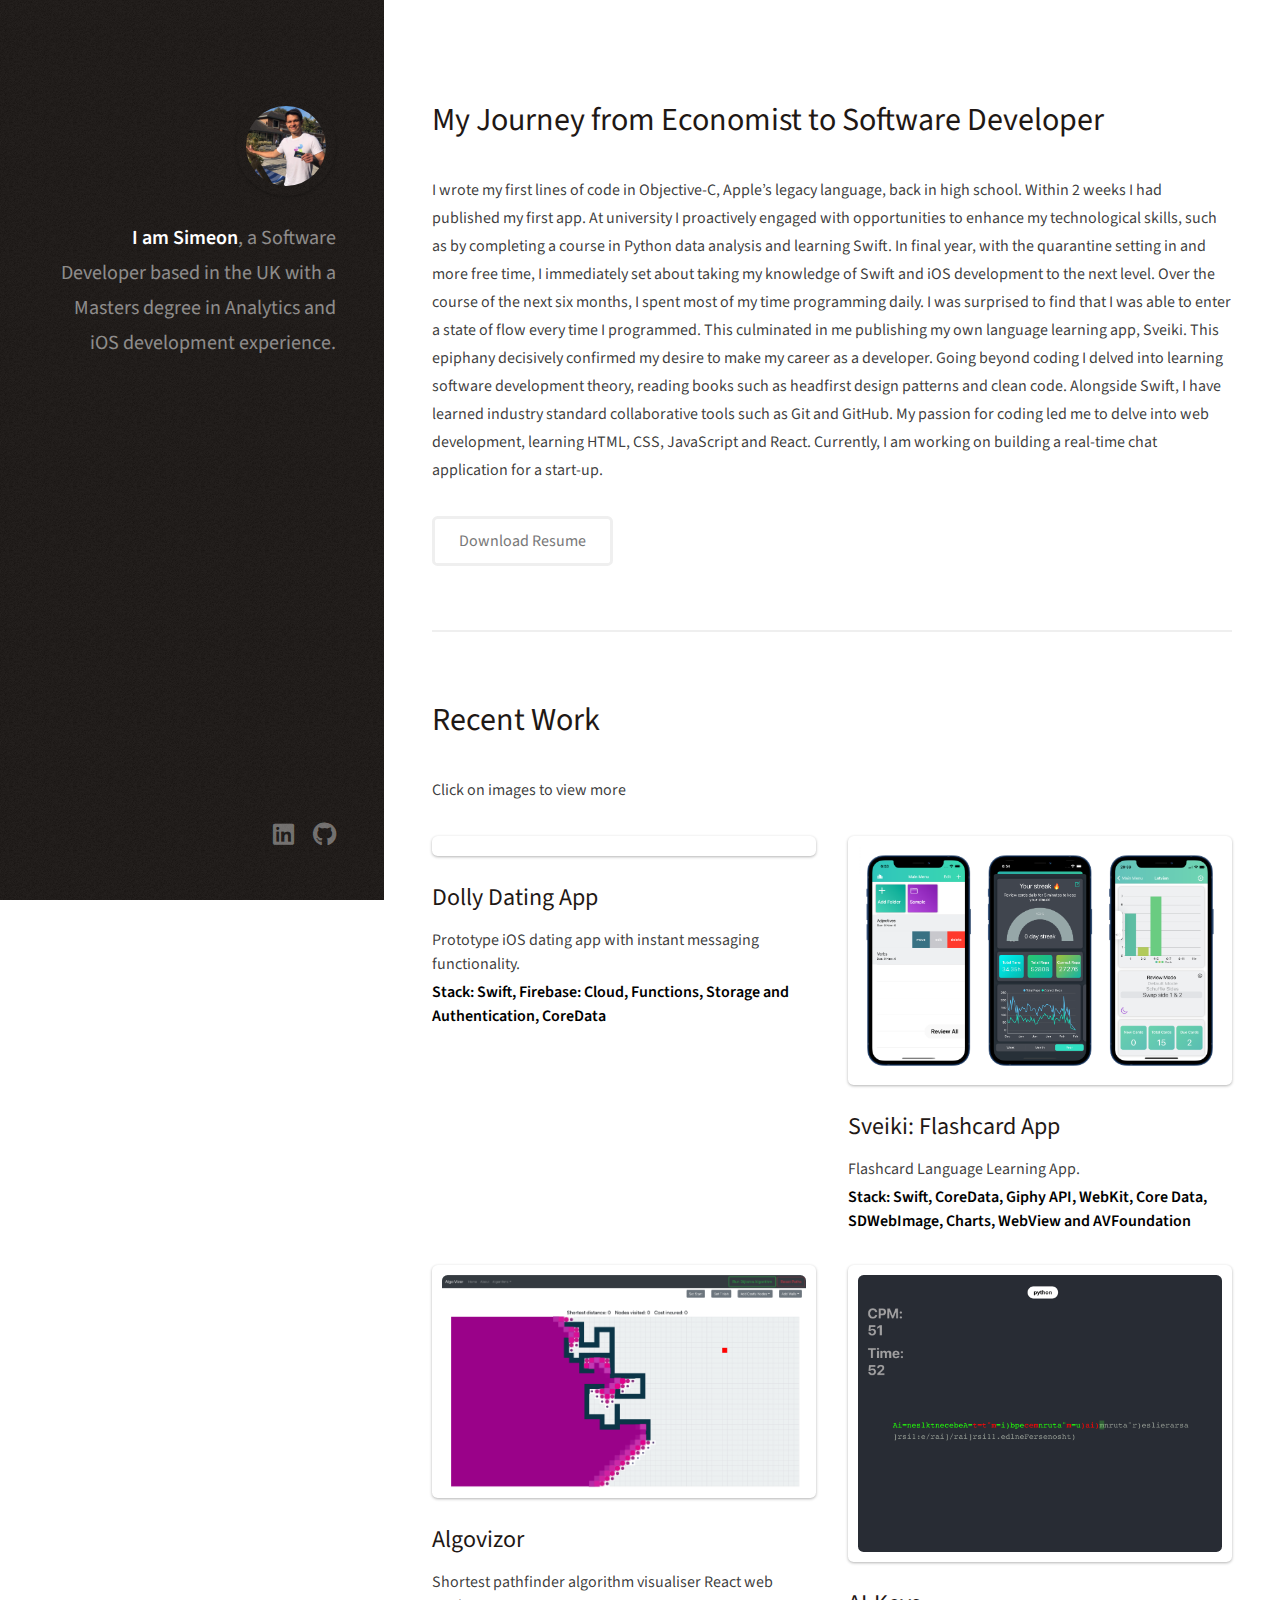
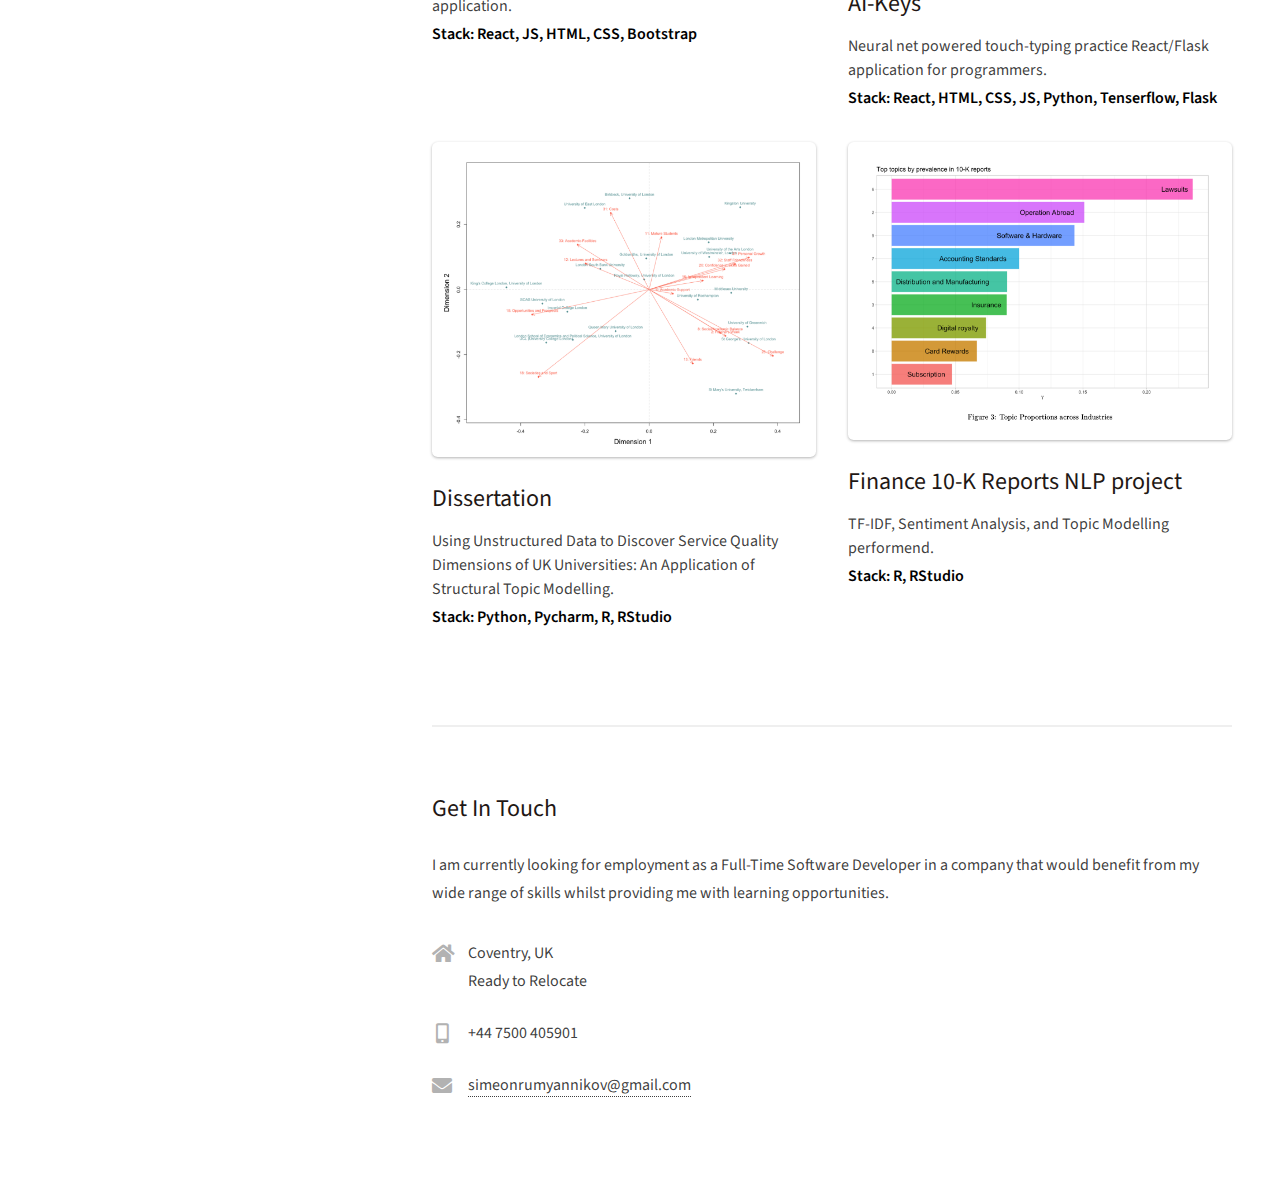
==== index.html @ d16ac1c0 "Add: dissertation as project" ====
<!DOCTYPE HTML>
<!--
	Strata by HTML5 UP
	html5up.net | @ajlkn
	Free for personal and commercial use under the CCA 3.0 license (html5up.net/license)
-->
<html>
	<head>
		<title>Simeon</title>
		<meta charset="utf-8" />
		<meta name="viewport" content="width=device-width, initial-scale=1, user-scalable=no" />
		<link rel="stylesheet" href="assets/css/main.css" />
		<link rel="icon" href="data:image/svg+xml,<svg xmlns=%22http://www.w3.org/2000/svg%22 viewBox=%220 0 100 100%22><text y=%22.9em%22 font-size=%2290%22>👨‍💻</text></svg>">
	</head>
	<body class="is-preload">

		<!-- Header -->
			<header id="header">
				<div class="inner">
					<a href="#" class="image avatar"><img src="images/avatar.jpg" alt="" /></a>
					<h1><strong>I am Simeon</strong>, a Software Developer based in the UK<br />
					with a Masters degree in Analytics and iOS development experience. <br /></h1>
				</div>
			</header>

		<!-- Main -->
			<div id="main">

				<!-- One -->
					<section id="one">
						<header class="major">
							<h2>My Journey from Economist to Software Developer<br />
						</header>
						<p>I wrote my first lines of code in Objective-C, Apple’s legacy language, back in high school. Within 2 weeks I had
							published my first app. At university I proactively engaged with opportunities to enhance my technological
							skills, such as by completing a course in Python data analysis and learning Swift. In final year, with the quarantine setting in and more free time, I immediately set about taking my
							knowledge of Swift and iOS development to the next level. Over the course of the next six months, I spent most of my time programming daily. I was surprised to find that I was able to enter a state of flow every time I programmed. This culminated in me publishing my own language learning app, Sveiki.  This epiphany decisively confirmed my desire to make my career as a developer. Going beyond coding I delved into learning software development theory, reading books such as headfirst design patterns and clean code. Alongside Swift, I have learned industry standard collaborative tools such as Git and GitHub. My passion for coding led me to delve into web development, learning HTML, CSS, JavaScript and React. Currently, I am working on building a real-time chat application for a start-up.</p>
						
							<ul class="actions">
							<li><a href="SimeonRumyannikovCV.pdf" class="button">Download Resume</a></li>
						</ul>
					</section>
				
				<!-- Two -->
					<section id="two">
						<h1>Recent Work</h1>
						<p>Click on images to view more</p>
						<div class="row">
							<article class="col-6 col-12-xsmall work-item">
								<a href="jung.html" class="image fit thumb"><img src="images/thumbs/05.png" alt="" /></a>
								<h3>Dolly Dating App</h3>
								<p>Prototype iOS dating app with instant messaging functionality.</p>
								<p><strong>Stack: Swift, Firebase: Cloud, Functions, Storage and Authentication, CoreData</strong></p>
							</article>
							<article class="col-6 col-12-xsmall work-item">
								<a href="sveiki.html" class="image fit thumb"><img src="images/thumbs/02.png" alt="" /></a>
								<h3>Sveiki: Flashcard App</h3>
								<p>Flashcard Language Learning App.</p>
								<p><strong>Stack: Swift, CoreData, Giphy API, WebKit, Core Data, SDWebImage, Charts, WebView and AVFoundation</strong></p>
							</article>
							
							<article class="col-6 col-12-xsmall work-item">
								<a href="https://simeonrumy.github.io/algovizor/" class="image fit thumb"><img src="images/thumbs/01.jpg" alt="" /></a>
								<h3>Algovizor</h3>
								<p>Shortest pathfinder algorithm visualiser React web application.</p>
								<p><strong>Stack: React, JS, HTML, CSS, Bootstrap</strong></p>
							</article>
							<article class="col-6 col-12-xsmall work-item">
								<a href="https://aikeys.herokuapp.com/" class="image fit thumb"><img src="images/thumbs/03.png" alt="" /></a>
								<h3>AI-Keys</h3>
								<p>Neural net powered touch-typing practice React/Flask application for programmers.</p>
								<p><strong>Stack: React, HTML, CSS, JS, Python, Tenserflow, Flask</strong></p>
							</article>
							<article class="col-6 col-12-xsmall work-item">
								<a href="Dissertation.pdf" class="image fit thumb"><img src="images/thumbs/dissertation.png" alt="" /></a>
								<h3>Dissertation</h3>
								<p>Using Unstructured Data to Discover Service Quality Dimensions of UK Universities: An Application of Structural Topic Modelling.</p>
								<p><strong>Stack: Python, Pycharm, R, RStudio</strong></p>
							</article>
							<article class="col-6 col-12-xsmall work-item">
								<a href="FinanceSentimentAnalysis.html" class="image fit thumb"><img src="images/thumbs/04.png" alt="" /></a>
								<h3>Finance 10-K Reports NLP project</h3>
								<p>TF-IDF, Sentiment Analysis, and Topic Modelling performend.</p>
								<p><strong>Stack: R, RStudio</strong></p>
							</article>
						</div>
						<!--
						<ul class="actions">
							<li><a href="#" class="button">Full Portfolio</a></li>
						</ul>
						-->
					</section>

				<!-- Three -->
					<section id="three">
						<h2>Get In Touch</h2>
						<p>I am currently looking for employment as a Full-Time Software Developer in a company that would benefit from my wide range of skills whilst providing me with learning opportunities.</p>
						<div class="row">
							<div class="col-4 col-12-small">
								<ul class="labeled-icons">
									<li>
										<h3 class="icon solid fa-home"><span class="label">Address</span></h3>
										Coventry, UK<br />
										Ready to Relocate<br />
										
									</li>
									<li>
										<h3 class="icon solid fa-mobile-alt"><span class="label">Phone</span></h3>
										+44 7500 405901 
									</li>
									<li>
										<h3 class="icon solid fa-envelope"><span class="label">Email</span></h3>
										<a href="#">simeonrumyannikov@gmail.com</a>
									</li>
								</ul>
							</div>
						</div>
					</section>

				<!-- Four -->
				<!--
					<section id="four">
						<h2>Elements</h2>

						<section>
							<h4>Text</h4>
							<p>This is <b>bold</b> and this is <strong>strong</strong>. This is <i>italic</i> and this is <em>emphasized</em>.
							This is <sup>superscript</sup> text and this is <sub>subscript</sub> text.
							This is <u>underlined</u> and this is code: <code>for (;;) { ... }</code>. Finally, <a href="#">this is a link</a>.</p>
							<hr />
							<header>
								<h4>Heading with a Subtitle</h4>
								<p>Lorem ipsum dolor sit amet nullam id egestas urna aliquam</p>
							</header>
							<p>Nunc lacinia ante nunc ac lobortis. Interdum adipiscing gravida odio porttitor sem non mi integer non faucibus ornare mi ut ante amet placerat aliquet. Volutpat eu sed ante lacinia sapien lorem accumsan varius montes viverra nibh in adipiscing blandit tempus accumsan.</p>
							<header>
								<h5>Heading with a Subtitle</h5>
								<p>Lorem ipsum dolor sit amet nullam id egestas urna aliquam</p>
							</header>
							<p>Nunc lacinia ante nunc ac lobortis. Interdum adipiscing gravida odio porttitor sem non mi integer non faucibus ornare mi ut ante amet placerat aliquet. Volutpat eu sed ante lacinia sapien lorem accumsan varius montes viverra nibh in adipiscing blandit tempus accumsan.</p>
							<hr />
							<h2>Heading Level 2</h2>
							<h3>Heading Level 3</h3>
							<h4>Heading Level 4</h4>
							<h5>Heading Level 5</h5>
							<h6>Heading Level 6</h6>
							<hr />
							<h5>Blockquote</h5>
							<blockquote>Fringilla nisl. Donec accumsan interdum nisi, quis tincidunt felis sagittis eget tempus euismod. Vestibulum ante ipsum primis in faucibus vestibulum. Blandit adipiscing eu felis iaculis volutpat ac adipiscing accumsan faucibus. Vestibulum ante ipsum primis in faucibus lorem ipsum dolor sit amet nullam adipiscing eu felis.</blockquote>
							<h5>Preformatted</h5>
							<pre><code>i = 0;

while (!deck.isInOrder()) {
print 'Iteration ' + i;
deck.shuffle();
i++;
}

print 'It took ' + i + ' iterations to sort the deck.';</code></pre>
						</section>

						<section>
							<h4>Lists</h4>
							<div class="row">
								<div class="col-6 col-12-xsmall">
									<h5>Unordered</h5>
									<ul>
										<li>Dolor pulvinar etiam magna etiam.</li>
										<li>Sagittis adipiscing lorem eleifend.</li>
										<li>Felis enim feugiat dolore viverra.</li>
									</ul>
									<h5>Alternate</h5>
									<ul class="alt">
										<li>Dolor pulvinar etiam magna etiam.</li>
										<li>Sagittis adipiscing lorem eleifend.</li>
										<li>Felis enim feugiat dolore viverra.</li>
									</ul>
								</div>
								<div class="col-6 col-12-xsmall">
									<h5>Ordered</h5>
									<ol>
										<li>Dolor pulvinar etiam magna etiam.</li>
										<li>Etiam vel felis at lorem sed viverra.</li>
										<li>Felis enim feugiat dolore viverra.</li>
										<li>Dolor pulvinar etiam magna etiam.</li>
										<li>Etiam vel felis at lorem sed viverra.</li>
										<li>Felis enim feugiat dolore viverra.</li>
									</ol>
									<h5>Icons</h5>
									<ul class="icons">
										<li><a href="#" class="icon brands fa-twitter"><span class="label">Twitter</span></a></li>
										<li><a href="#" class="icon brands fa-facebook-f"><span class="label">Facebook</span></a></li>
										<li><a href="#" class="icon brands fa-instagram"><span class="label">Instagram</span></a></li>
										<li><a href="#" class="icon brands fa-github"><span class="label">Github</span></a></li>
										<li><a href="#" class="icon brands fa-dribbble"><span class="label">Dribbble</span></a></li>
										<li><a href="#" class="icon brands fa-tumblr"><span class="label">Tumblr</span></a></li>
									</ul>
								</div>
							</div>
							<h5>Actions</h5>
							<ul class="actions">
								<li><a href="#" class="button primary">Default</a></li>
								<li><a href="#" class="button">Default</a></li>
							</ul>
							<ul class="actions small">
								<li><a href="#" class="button primary small">Small</a></li>
								<li><a href="#" class="button small">Small</a></li>
							</ul>
							<div class="row">
								<div class="col-6 col-12-small">
									<ul class="actions stacked">
										<li><a href="#" class="button primary">Default</a></li>
										<li><a href="#" class="button">Default</a></li>
									</ul>
								</div>
								<div class="col-6 col-12-small">
									<ul class="actions stacked">
										<li><a href="#" class="button primary small">Small</a></li>
										<li><a href="#" class="button small">Small</a></li>
									</ul>
								</div>
								<div class="col-6 col-12-small">
									<ul class="actions stacked">
										<li><a href="#" class="button primary fit">Default</a></li>
										<li><a href="#" class="button fit">Default</a></li>
									</ul>
								</div>
								<div class="col-6 col-12-small">
									<ul class="actions stacked">
										<li><a href="#" class="button primary small fit">Small</a></li>
										<li><a href="#" class="button small fit">Small</a></li>
									</ul>
								</div>
							</div>
						</section>

						<section>
							<h4>Table</h4>
							<h5>Default</h5>
							<div class="table-wrapper">
								<table>
									<thead>
										<tr>
											<th>Name</th>
											<th>Description</th>
											<th>Price</th>
										</tr>
									</thead>
									<tbody>
										<tr>
											<td>Item One</td>
											<td>Ante turpis integer aliquet porttitor.</td>
											<td>29.99</td>
										</tr>
										<tr>
											<td>Item Two</td>
											<td>Vis ac commodo adipiscing arcu aliquet.</td>
											<td>19.99</td>
										</tr>
										<tr>
											<td>Item Three</td>
											<td> Morbi faucibus arcu accumsan lorem.</td>
											<td>29.99</td>
										</tr>
										<tr>
											<td>Item Four</td>
											<td>Vitae integer tempus condimentum.</td>
											<td>19.99</td>
										</tr>
										<tr>
											<td>Item Five</td>
											<td>Ante turpis integer aliquet porttitor.</td>
											<td>29.99</td>
										</tr>
									</tbody>
									<tfoot>
										<tr>
											<td colspan="2"></td>
											<td>100.00</td>
										</tr>
									</tfoot>
								</table>
							</div>

							<h5>Alternate</h5>
							<div class="table-wrapper">
								<table class="alt">
									<thead>
										<tr>
											<th>Name</th>
											<th>Description</th>
											<th>Price</th>
										</tr>
									</thead>
									<tbody>
										<tr>
											<td>Item One</td>
											<td>Ante turpis integer aliquet porttitor.</td>
											<td>29.99</td>
										</tr>
										<tr>
											<td>Item Two</td>
											<td>Vis ac commodo adipiscing arcu aliquet.</td>
											<td>19.99</td>
										</tr>
										<tr>
											<td>Item Three</td>
											<td> Morbi faucibus arcu accumsan lorem.</td>
											<td>29.99</td>
										</tr>
										<tr>
											<td>Item Four</td>
											<td>Vitae integer tempus condimentum.</td>
											<td>19.99</td>
										</tr>
										<tr>
											<td>Item Five</td>
											<td>Ante turpis integer aliquet porttitor.</td>
											<td>29.99</td>
										</tr>
									</tbody>
									<tfoot>
										<tr>
											<td colspan="2"></td>
											<td>100.00</td>
										</tr>
									</tfoot>
								</table>
							</div>
						</section>

						<section>
							<h4>Buttons</h4>
							<ul class="actions">
								<li><a href="#" class="button primary">Primary</a></li>
								<li><a href="#" class="button">Default</a></li>
							</ul>
							<ul class="actions">
								<li><a href="#" class="button large">Large</a></li>
								<li><a href="#" class="button">Default</a></li>
								<li><a href="#" class="button small">Small</a></li>
							</ul>
							<ul class="actions fit">
								<li><a href="#" class="button primary fit">Fit</a></li>
								<li><a href="#" class="button fit">Fit</a></li>
							</ul>
							<ul class="actions fit small">
								<li><a href="#" class="button primary fit small">Fit + Small</a></li>
								<li><a href="#" class="button fit small">Fit + Small</a></li>
							</ul>
							<ul class="actions">
								<li><a href="#" class="button primary icon solid fa-download">Icon</a></li>
								<li><a href="#" class="button icon solid fa-download">Icon</a></li>
							</ul>
							<ul class="actions">
								<li><span class="button primary disabled">Primary</span></li>
								<li><span class="button disabled">Default</span></li>
							</ul>
						</section>

						<section>
							<h4>Form</h4>
							<form method="post" action="#">
								<div class="row gtr-uniform gtr-50">
									<div class="col-6 col-12-xsmall">
										<input type="text" name="demo-name" id="demo-name" value="" placeholder="Name" />
									</div>
									<div class="col-6 col-12-xsmall">
										<input type="email" name="demo-email" id="demo-email" value="" placeholder="Email" />
									</div>
									<div class="col-12">
										<select name="demo-category" id="demo-category">
											<option value="">- Category -</option>
											<option value="1">Manufacturing</option>
											<option value="1">Shipping</option>
											<option value="1">Administration</option>
											<option value="1">Human Resources</option>
										</select>
									</div>
									<div class="col-4 col-12-small">
										<input type="radio" id="demo-priority-low" name="demo-priority" checked>
										<label for="demo-priority-low">Low Priority</label>
									</div>
									<div class="col-4 col-12-small">
										<input type="radio" id="demo-priority-normal" name="demo-priority">
										<label for="demo-priority-normal">Normal Priority</label>
									</div>
									<div class="col-4 col-12-small">
										<input type="radio" id="demo-priority-high" name="demo-priority">
										<label for="demo-priority-high">High Priority</label>
									</div>
									<div class="col-6 col-12-small">
										<input type="checkbox" id="demo-copy" name="demo-copy">
										<label for="demo-copy">Email me a copy of this message</label>
									</div>
									<div class="col-6 col-12-small">
										<input type="checkbox" id="demo-human" name="demo-human" checked>
										<label for="demo-human">I am a human and not a robot</label>
									</div>
									<div class="col-12">
										<textarea name="demo-message" id="demo-message" placeholder="Enter your message" rows="6"></textarea>
									</div>
									<div class="col-12">
										<ul class="actions">
											<li><input type="submit" value="Send Message" class="primary" /></li>
											<li><input type="reset" value="Reset" /></li>
										</ul>
									</div>
								</div>
							</form>
						</section>

						<section>
							<h4>Image</h4>
							<h5>Fit</h5>
							<div class="box alt">
								<div class="row gtr-50 gtr-uniform">
									<div class="col-12"><span class="image fit"><img src="images/fulls/05.jpg" alt="" /></span></div>
									<div class="col-4"><span class="image fit"><img src="images/thumbs/01.jpg" alt="" /></span></div>
									<div class="col-4"><span class="image fit"><img src="images/thumbs/02.jpg" alt="" /></span></div>
									<div class="col-4"><span class="image fit"><img src="images/thumbs/03.jpg" alt="" /></span></div>
									<div class="col-4"><span class="image fit"><img src="images/thumbs/04.jpg" alt="" /></span></div>
									<div class="col-4"><span class="image fit"><img src="images/thumbs/05.jpg" alt="" /></span></div>
									<div class="col-4"><span class="image fit"><img src="images/thumbs/06.jpg" alt="" /></span></div>
									<div class="col-4"><span class="image fit"><img src="images/thumbs/03.jpg" alt="" /></span></div>
									<div class="col-4"><span class="image fit"><img src="images/thumbs/02.jpg" alt="" /></span></div>
									<div class="col-4"><span class="image fit"><img src="images/thumbs/01.jpg" alt="" /></span></div>
								</div>
							</div>
							<h5>Left &amp; Right</h5>
							<p><span class="image left"><img src="images/avatar.jpg" alt="" /></span>Fringilla nisl. Donec accumsan interdum nisi, quis tincidunt felis sagittis eget. tempus euismod. Vestibulum ante ipsum primis in faucibus vestibulum. Blandit adipiscing eu felis iaculis volutpat ac adipiscing accumsan eu faucibus. Integer ac pellentesque praesent tincidunt felis sagittis eget. tempus euismod. Vestibulum ante ipsum primis in faucibus vestibulum. Blandit adipiscing eu felis iaculis volutpat ac adipiscing accumsan eu faucibus. Integer ac pellentesque praesent. Donec accumsan interdum nisi, quis tincidunt felis sagittis eget. tempus euismod. Vestibulum ante ipsum primis in faucibus vestibulum. Blandit adipiscing eu felis iaculis volutpat ac adipiscing accumsan eu faucibus. Integer ac pellentesque praesent tincidunt felis sagittis eget. tempus euismod. Vestibulum ante ipsum primis in faucibus vestibulum. Blandit adipiscing eu felis iaculis volutpat ac adipiscing accumsan eu faucibus. Integer ac pellentesque praesent.</p>
							<p><span class="image right"><img src="images/avatar.jpg" alt="" /></span>Fringilla nisl. Donec accumsan interdum nisi, quis tincidunt felis sagittis eget. tempus euismod. Vestibulum ante ipsum primis in faucibus vestibulum. Blandit adipiscing eu felis iaculis volutpat ac adipiscing accumsan eu faucibus. Integer ac pellentesque praesent tincidunt felis sagittis eget. tempus euismod. Vestibulum ante ipsum primis in faucibus vestibulum. Blandit adipiscing eu felis iaculis volutpat ac adipiscing accumsan eu faucibus. Integer ac pellentesque praesent. Donec accumsan interdum nisi, quis tincidunt felis sagittis eget. tempus euismod. Vestibulum ante ipsum primis in faucibus vestibulum. Blandit adipiscing eu felis iaculis volutpat ac adipiscing accumsan eu faucibus. Integer ac pellentesque praesent tincidunt felis sagittis eget. tempus euismod. Vestibulum ante ipsum primis in faucibus vestibulum. Blandit adipiscing eu felis iaculis volutpat ac adipiscing accumsan eu faucibus. Integer ac pellentesque praesent.</p>
						</section>

					</section>
				 -->

			</div>

		<!-- Footer -->
			<footer id="footer">
				<div class="inner">
					<ul class="icons">
						<li><a href="https://www.linkedin.com/in/simeon-rumyannikov" class="icon brands fa-linkedin"><span class="label">Twitter</span></a></li>
						<li><a href="https://github.com/SimeonRumy" class="icon brands fa-github"><span class="label">Github</span></a></li>
						<!-- <li><a href="https://github.com/SimeonRumy"><span class="label">CV</span></a></li>  -->
					</ul>
				</div>
			</footer>

		<!-- Scripts -->
			<script src="assets/js/jquery.min.js"></script>
			<script src="assets/js/jquery.poptrox.min.js"></script>
			<script src="assets/js/browser.min.js"></script>
			<script src="assets/js/breakpoints.min.js"></script>
			<script src="assets/js/util.js"></script>
			<script src="assets/js/main.js"></script>

	</body>
</html>
---- assets/css/main.css ----
@import url("fontawesome-all.min.css");
@import url("https://fonts.googleapis.com/css?family=Source+Sans+Pro:400,400italic");

/*
	Strata by HTML5 UP
	html5up.net | @ajlkn
	Free for personal and commercial use under the CCA 3.0 license (html5up.net/license)
*/

html, body, div, span, applet, object,
iframe, h1, h2, h3, h4, h5, h6, p, blockquote,
pre, a, abbr, acronym, address, big, cite,
code, del, dfn, em, img, ins, kbd, q, s, samp,
small, strike, strong, sub, sup, tt, var, b,
u, i, center, dl, dt, dd, ol, ul, li, fieldset,
form, label, legend, table, caption, tbody,
tfoot, thead, tr, th, td, article, aside,
canvas, details, embed, figure, figcaption,
footer, header, hgroup, menu, nav, output, ruby,
section, summary, time, mark, audio, video {
	margin: 0;
	padding: 0;
	border: 0;
	font-size: 100%;
	font: inherit;
	vertical-align: baseline;
}

article, aside, details, figcaption, figure,
footer, header, hgroup, menu, nav, section {
	display: block;}

body {
	line-height: 1;
}

ol, ul {
	list-style: none;
}

blockquote, q {
	quotes: none;
}

	blockquote:before, blockquote:after, q:before, q:after {
		content: '';
		content: none;
	}

table {
	border-collapse: collapse;
	border-spacing: 0;
}

body {
	-webkit-text-size-adjust: none;
}

mark {
	background-color: transparent;
	color: inherit;
}

input::-moz-focus-inner {
	border: 0;
	padding: 0;
}

input, select, textarea {
	-moz-appearance: none;
	-webkit-appearance: none;
	-ms-appearance: none;
	appearance: none;
}

/* Basic */

	html {
		box-sizing: border-box;
	}

	*, *:before, *:after {
		box-sizing: inherit;
	}

	body {
		background: #fff;
	}

		body.is-preload *, body.is-preload *:before, body.is-preload *:after {
			-moz-animation: none !important;
			-webkit-animation: none !important;
			-ms-animation: none !important;
			animation: none !important;
			-moz-transition: none !important;
			-webkit-transition: none !important;
			-ms-transition: none !important;
			transition: none !important;
		}

	body, input, select, textarea {
		color: #3b3b3bfa;
		font-family: "Source Sans Pro", Helvetica, sans-serif;
		font-size: 16pt;
		font-weight: 400;
		line-height: 1.75em;
	}

	a {
		-moz-transition: color 0.2s ease-in-out, border-color 0.2s ease-in-out;
		-webkit-transition: color 0.2s ease-in-out, border-color 0.2s ease-in-out;
		-ms-transition: color 0.2s ease-in-out, border-color 0.2s ease-in-out;
		transition: color 0.2s ease-in-out, border-color 0.2s ease-in-out;
		border-bottom: dotted 1px;
		color: #49bf9d;
		text-decoration: none;
	}

		a:hover {
			border-bottom-color: transparent;
			color: #49bf9d !important;
			text-decoration: none;
		}

	strong, b {
		color: #000000;
		font-weight: 600;
	}

	em, i {
		font-style: italic;
	}

	p {
		margin: 0 0 2em 0;
	}

	h1, h2, h3, h4, h5, h6 {
		color: #1f1815;
		font-weight: 400;
		line-height: 1em;
		margin: 0 0 1em 0;
	}

		h1 a, h2 a, h3 a, h4 a, h5 a, h6 a {
			color: inherit;
			text-decoration: none;
		}

	h1 {
		font-size: 2em;
		line-height: 1.5em;
	}

	h2 {
		font-size: 1.5em;
		line-height: 1.5em;
	}

	h3 {
		font-size: 1.25em;
		line-height: 1.5em;
	}

	h4 {
		font-size: 1.1em;
		line-height: 1.5em;
	}

	h5 {
		font-size: 0.9em;
		line-height: 1.5em;
	}

	h6 {
		font-size: 0.7em;
		line-height: 1.5em;
	}

	sub {
		font-size: 0.8em;
		position: relative;
		top: 0.5em;
	}

	sup {
		font-size: 0.8em;
		position: relative;
		top: -0.5em;
	}

	hr {
		border: 0;
		border-bottom: solid 2px #efefef;
		margin: 2em 0;
	}

		hr.major {
			margin: 3em 0;
		}

	blockquote {
		border-left: solid 6px #efefef;
		font-style: italic;
		margin: 0 0 2em 0;
		padding: 0.5em 0 0.5em 1.5em;
	}

	code {
		background: #f7f7f7;
		border-radius: 0.35em;
		border: solid 2px #efefef;
		font-family: "Courier New", monospace;
		font-size: 0.9em;
		margin: 0 0.25em;
		padding: 0.25em 0.65em;
	}

	pre {
		-webkit-overflow-scrolling: touch;
		font-family: "Courier New", monospace;
		font-size: 0.9em;
		margin: 0 0 2em 0;
	}

		pre code {
			display: block;
			line-height: 1.75em;
			padding: 1em 1.5em;
			overflow-x: auto;
		}

	.align-left {
		text-align: left;
	}

	.align-center {
		text-align: center;
	}

	.align-right {
		text-align: right;
	}

/* Container */

	.container {
		margin: 0 auto;
		max-width: calc(100% - 4em);
		width: 100%;
	}

		.container.xsmall {
			width: 25%;
		}

		.container.small {
			width: 50%;
		}

		.container.medium {
			width: 75%;
		}

		.container.large {
			width: 125%;
		}

		.container.xlarge {
			width: 150%;
		}

		.container.max {
			width: 100%;
		}

		@media screen and (max-width: 980px) {

			.container {
				width: 100% !important;
				max-width: 100% !important;
			}

		}

		@media screen and (max-width: 480px) {

			.container {
				max-width: calc(100% - 3em);
			}

		}

/* Row */

	.row {
		display: flex;
		flex-wrap: wrap;
		box-sizing: border-box;
		align-items: stretch;
	}

		.row > * {
			box-sizing: border-box;
		}

		.row.gtr-uniform > * > :last-child {
			margin-bottom: 0;
		}

		.row.aln-left {
			justify-content: flex-start;
		}

		.row.aln-center {
			justify-content: center;
		}

		.row.aln-right {
			justify-content: flex-end;
		}

		.row.aln-top {
			align-items: flex-start;
		}

		.row.aln-middle {
			align-items: center;
		}

		.row.aln-bottom {
			align-items: flex-end;
		}

		.row > .imp {
			order: -1;
		}

		.row > .col-1 {
			width: 8.33333%;
		}

		.row > .off-1 {
			margin-left: 8.33333%;
		}

		.row > .col-2 {
			width: 16.66667%;
		}

		.row > .off-2 {
			margin-left: 16.66667%;
		}

		.row > .col-3 {
			width: 25%;
		}

		.row > .off-3 {
			margin-left: 25%;
		}

		.row > .col-4 {
			width: 33.33333%;
		}

		.row > .off-4 {
			margin-left: 33.33333%;
		}

		.row > .col-5 {
			width: 41.66667%;
		}

		.row > .off-5 {
			margin-left: 41.66667%;
		}

		.row > .col-6 {
			width: 50%;
		}

		.row > .off-6 {
			margin-left: 50%;
		}

		.row > .col-7 {
			width: 58.33333%;
		}

		.row > .off-7 {
			margin-left: 58.33333%;
		}

		.row > .col-8 {
			width: 66.66667%;
		}

		.row > .off-8 {
			margin-left: 66.66667%;
		}

		.row > .col-9 {
			width: 75%;
		}

		.row > .off-9 {
			margin-left: 75%;
		}

		.row > .col-10 {
			width: 83.33333%;
		}

		.row > .off-10 {
			margin-left: 83.33333%;
		}

		.row > .col-11 {
			width: 91.66667%;
		}

		.row > .off-11 {
			margin-left: 91.66667%;
		}

		.row > .col-12 {
			width: 100%;
		}

		.row > .off-12 {
			margin-left: 100%;
		}

		.row.gtr-0 {
			margin-top: 0;
			margin-left: 0em;
		}

			.row.gtr-0 > * {
				padding: 0 0 0 0em;
			}

			.row.gtr-0.gtr-uniform {
				margin-top: 0em;
			}

				.row.gtr-0.gtr-uniform > * {
					padding-top: 0em;
				}

		.row.gtr-25 {
			margin-top: 0;
			margin-left: -0.625em;
		}

			.row.gtr-25 > * {
				padding: 0 0 0 0.625em;
			}

			.row.gtr-25.gtr-uniform {
				margin-top: -0.625em;
			}

				.row.gtr-25.gtr-uniform > * {
					padding-top: 0.625em;
				}

		.row.gtr-50 {
			margin-top: 0;
			margin-left: -1.25em;
		}

			.row.gtr-50 > * {
				padding: 0 0 0 1.25em;
			}

			.row.gtr-50.gtr-uniform {
				margin-top: -1.25em;
			}

				.row.gtr-50.gtr-uniform > * {
					padding-top: 1.25em;
				}

		.row {
			margin-top: 0;
			margin-left: -2.5em;
		}

			.row > * {
				padding: 0 0 0 2.5em;
			}

			.row.gtr-uniform {
				margin-top: -2.5em;
			}

				.row.gtr-uniform > * {
					padding-top: 2.5em;
				}

		.row.gtr-150 {
			margin-top: 0;
			margin-left: -3.75em;
		}

			.row.gtr-150 > * {
				padding: 0 0 0 3.75em;
			}

			.row.gtr-150.gtr-uniform {
				margin-top: -3.75em;
			}

				.row.gtr-150.gtr-uniform > * {
					padding-top: 3.75em;
				}

		.row.gtr-200 {
			margin-top: 0;
			margin-left: -5em;
		}

			.row.gtr-200 > * {
				padding: 0 0 0 5em;
			}

			.row.gtr-200.gtr-uniform {
				margin-top: -5em;
			}

				.row.gtr-200.gtr-uniform > * {
					padding-top: 5em;
				}

		@media screen and (max-width: 1800px) {

			.row {
				display: flex;
				flex-wrap: wrap;
				box-sizing: border-box;
				align-items: stretch;
			}

				.row > * {
					box-sizing: border-box;
				}

				.row.gtr-uniform > * > :last-child {
					margin-bottom: 0;
				}

				.row.aln-left {
					justify-content: flex-start;
				}

				.row.aln-center {
					justify-content: center;
				}

				.row.aln-right {
					justify-content: flex-end;
				}

				.row.aln-top {
					align-items: flex-start;
				}

				.row.aln-middle {
					align-items: center;
				}

				.row.aln-bottom {
					align-items: flex-end;
				}

				.row > .imp-xlarge {
					order: -1;
				}

				.row > .col-1-xlarge {
					width: 8.33333%;
				}

				.row > .off-1-xlarge {
					margin-left: 8.33333%;
				}

				.row > .col-2-xlarge {
					width: 16.66667%;
				}

				.row > .off-2-xlarge {
					margin-left: 16.66667%;
				}

				.row > .col-3-xlarge {
					width: 25%;
				}

				.row > .off-3-xlarge {
					margin-left: 25%;
				}

				.row > .col-4-xlarge {
					width: 33.33333%;
				}

				.row > .off-4-xlarge {
					margin-left: 33.33333%;
				}

				.row > .col-5-xlarge {
					width: 41.66667%;
				}

				.row > .off-5-xlarge {
					margin-left: 41.66667%;
				}

				.row > .col-6-xlarge {
					width: 50%;
				}

				.row > .off-6-xlarge {
					margin-left: 50%;
				}

				.row > .col-7-xlarge {
					width: 58.33333%;
				}

				.row > .off-7-xlarge {
					margin-left: 58.33333%;
				}

				.row > .col-8-xlarge {
					width: 66.66667%;
				}

				.row > .off-8-xlarge {
					margin-left: 66.66667%;
				}

				.row > .col-9-xlarge {
					width: 75%;
				}

				.row > .off-9-xlarge {
					margin-left: 75%;
				}

				.row > .col-10-xlarge {
					width: 83.33333%;
				}

				.row > .off-10-xlarge {
					margin-left: 83.33333%;
				}

				.row > .col-11-xlarge {
					width: 91.66667%;
				}

				.row > .off-11-xlarge {
					margin-left: 91.66667%;
				}

				.row > .col-12-xlarge {
					width: 100%;
				}

				.row > .off-12-xlarge {
					margin-left: 100%;
				}

				.row.gtr-0 {
					margin-top: 0;
					margin-left: 0em;
				}

					.row.gtr-0 > * {
						padding: 0 0 0 0em;
					}

					.row.gtr-0.gtr-uniform {
						margin-top: 0em;
					}

						.row.gtr-0.gtr-uniform > * {
							padding-top: 0em;
						}

				.row.gtr-25 {
					margin-top: 0;
					margin-left: -0.625em;
				}

					.row.gtr-25 > * {
						padding: 0 0 0 0.625em;
					}

					.row.gtr-25.gtr-uniform {
						margin-top: -0.625em;
					}

						.row.gtr-25.gtr-uniform > * {
							padding-top: 0.625em;
						}

				.row.gtr-50 {
					margin-top: 0;
					margin-left: -1.25em;
				}

					.row.gtr-50 > * {
						padding: 0 0 0 1.25em;
					}

					.row.gtr-50.gtr-uniform {
						margin-top: -1.25em;
					}

						.row.gtr-50.gtr-uniform > * {
							padding-top: 1.25em;
						}

				.row {
					margin-top: 0;
					margin-left: -2.5em;
				}

					.row > * {
						padding: 0 0 0 2.5em;
					}

					.row.gtr-uniform {
						margin-top: -2.5em;
					}

						.row.gtr-uniform > * {
							padding-top: 2.5em;
						}

				.row.gtr-150 {
					margin-top: 0;
					margin-left: -3.75em;
				}

					.row.gtr-150 > * {
						padding: 0 0 0 3.75em;
					}

					.row.gtr-150.gtr-uniform {
						margin-top: -3.75em;
					}

						.row.gtr-150.gtr-uniform > * {
							padding-top: 3.75em;
						}

				.row.gtr-200 {
					margin-top: 0;
					margin-left: -5em;
				}

					.row.gtr-200 > * {
						padding: 0 0 0 5em;
					}

					.row.gtr-200.gtr-uniform {
						margin-top: -5em;
					}

						.row.gtr-200.gtr-uniform > * {
							padding-top: 5em;
						}

		}

		@media screen and (max-width: 1280px) {

			.row {
				display: flex;
				flex-wrap: wrap;
				box-sizing: border-box;
				align-items: stretch;
			}

				.row > * {
					box-sizing: border-box;
				}

				.row.gtr-uniform > * > :last-child {
					margin-bottom: 0;
				}

				.row.aln-left {
					justify-content: flex-start;
				}

				.row.aln-center {
					justify-content: center;
				}

				.row.aln-right {
					justify-content: flex-end;
				}

				.row.aln-top {
					align-items: flex-start;
				}

				.row.aln-middle {
					align-items: center;
				}

				.row.aln-bottom {
					align-items: flex-end;
				}

				.row > .imp-large {
					order: -1;
				}

				.row > .col-1-large {
					width: 8.33333%;
				}

				.row > .off-1-large {
					margin-left: 8.33333%;
				}

				.row > .col-2-large {
					width: 16.66667%;
				}

				.row > .off-2-large {
					margin-left: 16.66667%;
				}

				.row > .col-3-large {
					width: 25%;
				}

				.row > .off-3-large {
					margin-left: 25%;
				}

				.row > .col-4-large {
					width: 33.33333%;
				}

				.row > .off-4-large {
					margin-left: 33.33333%;
				}

				.row > .col-5-large {
					width: 41.66667%;
				}

				.row > .off-5-large {
					margin-left: 41.66667%;
				}

				.row > .col-6-large {
					width: 50%;
				}

				.row > .off-6-large {
					margin-left: 50%;
				}

				.row > .col-7-large {
					width: 58.33333%;
				}

				.row > .off-7-large {
					margin-left: 58.33333%;
				}

				.row > .col-8-large {
					width: 66.66667%;
				}

				.row > .off-8-large {
					margin-left: 66.66667%;
				}

				.row > .col-9-large {
					width: 75%;
				}

				.row > .off-9-large {
					margin-left: 75%;
				}

				.row > .col-10-large {
					width: 83.33333%;
				}

				.row > .off-10-large {
					margin-left: 83.33333%;
				}

				.row > .col-11-large {
					width: 91.66667%;
				}

				.row > .off-11-large {
					margin-left: 91.66667%;
				}

				.row > .col-12-large {
					width: 100%;
				}

				.row > .off-12-large {
					margin-left: 100%;
				}

				.row.gtr-0 {
					margin-top: 0;
					margin-left: 0em;
				}

					.row.gtr-0 > * {
						padding: 0 0 0 0em;
					}

					.row.gtr-0.gtr-uniform {
						margin-top: 0em;
					}

						.row.gtr-0.gtr-uniform > * {
							padding-top: 0em;
						}

				.row.gtr-25 {
					margin-top: 0;
					margin-left: -0.5em;
				}

					.row.gtr-25 > * {
						padding: 0 0 0 0.5em;
					}

					.row.gtr-25.gtr-uniform {
						margin-top: -0.5em;
					}

						.row.gtr-25.gtr-uniform > * {
							padding-top: 0.5em;
						}

				.row.gtr-50 {
					margin-top: 0;
					margin-left: -1em;
				}

					.row.gtr-50 > * {
						padding: 0 0 0 1em;
					}

					.row.gtr-50.gtr-uniform {
						margin-top: -1em;
					}

						.row.gtr-50.gtr-uniform > * {
							padding-top: 1em;
						}

				.row {
					margin-top: 0;
					margin-left: -2em;
				}

					.row > * {
						padding: 0 0 0 2em;
					}

					.row.gtr-uniform {
						margin-top: -2em;
					}

						.row.gtr-uniform > * {
							padding-top: 2em;
						}

				.row.gtr-150 {
					margin-top: 0;
					margin-left: -3em;
				}

					.row.gtr-150 > * {
						padding: 0 0 0 3em;
					}

					.row.gtr-150.gtr-uniform {
						margin-top: -3em;
					}

						.row.gtr-150.gtr-uniform > * {
							padding-top: 3em;
						}

				.row.gtr-200 {
					margin-top: 0;
					margin-left: -4em;
				}

					.row.gtr-200 > * {
						padding: 0 0 0 4em;
					}

					.row.gtr-200.gtr-uniform {
						margin-top: -4em;
					}

						.row.gtr-200.gtr-uniform > * {
							padding-top: 4em;
						}

		}

		@media screen and (max-width: 980px) {

			.row {
				display: flex;
				flex-wrap: wrap;
				box-sizing: border-box;
				align-items: stretch;
			}

				.row > * {
					box-sizing: border-box;
				}

				.row.gtr-uniform > * > :last-child {
					margin-bottom: 0;
				}

				.row.aln-left {
					justify-content: flex-start;
				}

				.row.aln-center {
					justify-content: center;
				}

				.row.aln-right {
					justify-content: flex-end;
				}

				.row.aln-top {
					align-items: flex-start;
				}

				.row.aln-middle {
					align-items: center;
				}

				.row.aln-bottom {
					align-items: flex-end;
				}

				.row > .imp-medium {
					order: -1;
				}

				.row > .col-1-medium {
					width: 8.33333%;
				}

				.row > .off-1-medium {
					margin-left: 8.33333%;
				}

				.row > .col-2-medium {
					width: 16.66667%;
				}

				.row > .off-2-medium {
					margin-left: 16.66667%;
				}

				.row > .col-3-medium {
					width: 25%;
				}

				.row > .off-3-medium {
					margin-left: 25%;
				}

				.row > .col-4-medium {
					width: 33.33333%;
				}

				.row > .off-4-medium {
					margin-left: 33.33333%;
				}

				.row > .col-5-medium {
					width: 41.66667%;
				}

				.row > .off-5-medium {
					margin-left: 41.66667%;
				}

				.row > .col-6-medium {
					width: 50%;
				}

				.row > .off-6-medium {
					margin-left: 50%;
				}

				.row > .col-7-medium {
					width: 58.33333%;
				}

				.row > .off-7-medium {
					margin-left: 58.33333%;
				}

				.row > .col-8-medium {
					width: 66.66667%;
				}

				.row > .off-8-medium {
					margin-left: 66.66667%;
				}

				.row > .col-9-medium {
					width: 75%;
				}

				.row > .off-9-medium {
					margin-left: 75%;
				}

				.row > .col-10-medium {
					width: 83.33333%;
				}

				.row > .off-10-medium {
					margin-left: 83.33333%;
				}

				.row > .col-11-medium {
					width: 91.66667%;
				}

				.row > .off-11-medium {
					margin-left: 91.66667%;
				}

				.row > .col-12-medium {
					width: 100%;
				}

				.row > .off-12-medium {
					margin-left: 100%;
				}

				.row.gtr-0 {
					margin-top: 0;
					margin-left: 0em;
				}

					.row.gtr-0 > * {
						padding: 0 0 0 0em;
					}

					.row.gtr-0.gtr-uniform {
						margin-top: 0em;
					}

						.row.gtr-0.gtr-uniform > * {
							padding-top: 0em;
						}

				.row.gtr-25 {
					margin-top: 0;
					margin-left: -0.5em;
				}

					.row.gtr-25 > * {
						padding: 0 0 0 0.5em;
					}

					.row.gtr-25.gtr-uniform {
						margin-top: -0.5em;
					}

						.row.gtr-25.gtr-uniform > * {
							padding-top: 0.5em;
						}

				.row.gtr-50 {
					margin-top: 0;
					margin-left: -1em;
				}

					.row.gtr-50 > * {
						padding: 0 0 0 1em;
					}

					.row.gtr-50.gtr-uniform {
						margin-top: -1em;
					}

						.row.gtr-50.gtr-uniform > * {
							padding-top: 1em;
						}

				.row {
					margin-top: 0;
					margin-left: -2em;
				}

					.row > * {
						padding: 0 0 0 2em;
					}

					.row.gtr-uniform {
						margin-top: -2em;
					}

						.row.gtr-uniform > * {
							padding-top: 2em;
						}

				.row.gtr-150 {
					margin-top: 0;
					margin-left: -3em;
				}

					.row.gtr-150 > * {
						padding: 0 0 0 3em;
					}

					.row.gtr-150.gtr-uniform {
						margin-top: -3em;
					}

						.row.gtr-150.gtr-uniform > * {
							padding-top: 3em;
						}

				.row.gtr-200 {
					margin-top: 0;
					margin-left: -4em;
				}

					.row.gtr-200 > * {
						padding: 0 0 0 4em;
					}

					.row.gtr-200.gtr-uniform {
						margin-top: -4em;
					}

						.row.gtr-200.gtr-uniform > * {
							padding-top: 4em;
						}

		}

		@media screen and (max-width: 736px) {

			.row {
				display: flex;
				flex-wrap: wrap;
				box-sizing: border-box;
				align-items: stretch;
			}

				.row > * {
					box-sizing: border-box;
				}

				.row.gtr-uniform > * > :last-child {
					margin-bottom: 0;
				}

				.row.aln-left {
					justify-content: flex-start;
				}

				.row.aln-center {
					justify-content: center;
				}

				.row.aln-right {
					justify-content: flex-end;
				}

				.row.aln-top {
					align-items: flex-start;
				}

				.row.aln-middle {
					align-items: center;
				}

				.row.aln-bottom {
					align-items: flex-end;
				}

				.row > .imp-small {
					order: -1;
				}

				.row > .col-1-small {
					width: 8.33333%;
				}

				.row > .off-1-small {
					margin-left: 8.33333%;
				}

				.row > .col-2-small {
					width: 16.66667%;
				}

				.row > .off-2-small {
					margin-left: 16.66667%;
				}

				.row > .col-3-small {
					width: 25%;
				}

				.row > .off-3-small {
					margin-left: 25%;
				}

				.row > .col-4-small {
					width: 33.33333%;
				}

				.row > .off-4-small {
					margin-left: 33.33333%;
				}

				.row > .col-5-small {
					width: 41.66667%;
				}

				.row > .off-5-small {
					margin-left: 41.66667%;
				}

				.row > .col-6-small {
					width: 50%;
				}

				.row > .off-6-small {
					margin-left: 50%;
				}

				.row > .col-7-small {
					width: 58.33333%;
				}

				.row > .off-7-small {
					margin-left: 58.33333%;
				}

				.row > .col-8-small {
					width: 66.66667%;
				}

				.row > .off-8-small {
					margin-left: 66.66667%;
				}

				.row > .col-9-small {
					width: 75%;
				}

				.row > .off-9-small {
					margin-left: 75%;
				}

				.row > .col-10-small {
					width: 83.33333%;
				}

				.row > .off-10-small {
					margin-left: 83.33333%;
				}

				.row > .col-11-small {
					width: 91.66667%;
				}

				.row > .off-11-small {
					margin-left: 91.66667%;
				}

				.row > .col-12-small {
					width: 100%;
				}

				.row > .off-12-small {
					margin-left: 100%;
				}

				.row.gtr-0 {
					margin-top: 0;
					margin-left: 0em;
				}

					.row.gtr-0 > * {
						padding: 0 0 0 0em;
					}

					.row.gtr-0.gtr-uniform {
						margin-top: 0em;
					}

						.row.gtr-0.gtr-uniform > * {
							padding-top: 0em;
						}

				.row.gtr-25 {
					margin-top: 0;
					margin-left: -0.375em;
				}

					.row.gtr-25 > * {
						padding: 0 0 0 0.375em;
					}

					.row.gtr-25.gtr-uniform {
						margin-top: -0.375em;
					}

						.row.gtr-25.gtr-uniform > * {
							padding-top: 0.375em;
						}

				.row.gtr-50 {
					margin-top: 0;
					margin-left: -0.75em;
				}

					.row.gtr-50 > * {
						padding: 0 0 0 0.75em;
					}

					.row.gtr-50.gtr-uniform {
						margin-top: -0.75em;
					}

						.row.gtr-50.gtr-uniform > * {
							padding-top: 0.75em;
						}

				.row {
					margin-top: 0;
					margin-left: -1.5em;
				}

					.row > * {
						padding: 0 0 0 1.5em;
					}

					.row.gtr-uniform {
						margin-top: -1.5em;
					}

						.row.gtr-uniform > * {
							padding-top: 1.5em;
						}

				.row.gtr-150 {
					margin-top: 0;
					margin-left: -2.25em;
				}

					.row.gtr-150 > * {
						padding: 0 0 0 2.25em;
					}

					.row.gtr-150.gtr-uniform {
						margin-top: -2.25em;
					}

						.row.gtr-150.gtr-uniform > * {
							padding-top: 2.25em;
						}

				.row.gtr-200 {
					margin-top: 0;
					margin-left: -3em;
				}

					.row.gtr-200 > * {
						padding: 0 0 0 3em;
					}

					.row.gtr-200.gtr-uniform {
						margin-top: -3em;
					}

						.row.gtr-200.gtr-uniform > * {
							padding-top: 3em;
						}

		}

		@media screen and (max-width: 480px) {

			.row {
				display: flex;
				flex-wrap: wrap;
				box-sizing: border-box;
				align-items: stretch;
			}

				.row > * {
					box-sizing: border-box;
				}

				.row.gtr-uniform > * > :last-child {
					margin-bottom: 0;
				}

				.row.aln-left {
					justify-content: flex-start;
				}

				.row.aln-center {
					justify-content: center;
				}

				.row.aln-right {
					justify-content: flex-end;
				}

				.row.aln-top {
					align-items: flex-start;
				}

				.row.aln-middle {
					align-items: center;
				}

				.row.aln-bottom {
					align-items: flex-end;
				}

				.row > .imp-xsmall {
					order: -1;
				}

				.row > .col-1-xsmall {
					width: 8.33333%;
				}

				.row > .off-1-xsmall {
					margin-left: 8.33333%;
				}

				.row > .col-2-xsmall {
					width: 16.66667%;
				}

				.row > .off-2-xsmall {
					margin-left: 16.66667%;
				}

				.row > .col-3-xsmall {
					width: 25%;
				}

				.row > .off-3-xsmall {
					margin-left: 25%;
				}

				.row > .col-4-xsmall {
					width: 33.33333%;
				}

				.row > .off-4-xsmall {
					margin-left: 33.33333%;
				}

				.row > .col-5-xsmall {
					width: 41.66667%;
				}

				.row > .off-5-xsmall {
					margin-left: 41.66667%;
				}

				.row > .col-6-xsmall {
					width: 50%;
				}

				.row > .off-6-xsmall {
					margin-left: 50%;
				}

				.row > .col-7-xsmall {
					width: 58.33333%;
				}

				.row > .off-7-xsmall {
					margin-left: 58.33333%;
				}

				.row > .col-8-xsmall {
					width: 66.66667%;
				}

				.row > .off-8-xsmall {
					margin-left: 66.66667%;
				}

				.row > .col-9-xsmall {
					width: 75%;
				}

				.row > .off-9-xsmall {
					margin-left: 75%;
				}

				.row > .col-10-xsmall {
					width: 83.33333%;
				}

				.row > .off-10-xsmall {
					margin-left: 83.33333%;
				}

				.row > .col-11-xsmall {
					width: 91.66667%;
				}

				.row > .off-11-xsmall {
					margin-left: 91.66667%;
				}

				.row > .col-12-xsmall {
					width: 100%;
				}

				.row > .off-12-xsmall {
					margin-left: 100%;
				}

				.row.gtr-0 {
					margin-top: 0;
					margin-left: 0em;
				}

					.row.gtr-0 > * {
						padding: 0 0 0 0em;
					}

					.row.gtr-0.gtr-uniform {
						margin-top: 0em;
					}

						.row.gtr-0.gtr-uniform > * {
							padding-top: 0em;
						}

				.row.gtr-25 {
					margin-top: 0;
					margin-left: -0.375em;
				}

					.row.gtr-25 > * {
						padding: 0 0 0 0.375em;
					}

					.row.gtr-25.gtr-uniform {
						margin-top: -0.375em;
					}

						.row.gtr-25.gtr-uniform > * {
							padding-top: 0.375em;
						}

				.row.gtr-50 {
					margin-top: 0;
					margin-left: -0.75em;
				}

					.row.gtr-50 > * {
						padding: 0 0 0 0.75em;
					}

					.row.gtr-50.gtr-uniform {
						margin-top: -0.75em;
					}

						.row.gtr-50.gtr-uniform > * {
							padding-top: 0.75em;
						}

				.row {
					margin-top: 0;
					margin-left: -1.5em;
				}

					.row > * {
						padding: 0 0 0 1.5em;
					}

					.row.gtr-uniform {
						margin-top: -1.5em;
					}

						.row.gtr-uniform > * {
							padding-top: 1.5em;
						}

				.row.gtr-150 {
					margin-top: 0;
					margin-left: -2.25em;
				}

					.row.gtr-150 > * {
						padding: 0 0 0 2.25em;
					}

					.row.gtr-150.gtr-uniform {
						margin-top: -2.25em;
					}

						.row.gtr-150.gtr-uniform > * {
							padding-top: 2.25em;
						}

				.row.gtr-200 {
					margin-top: 0;
					margin-left: -3em;
				}

					.row.gtr-200 > * {
						padding: 0 0 0 3em;
					}

					.row.gtr-200.gtr-uniform {
						margin-top: -3em;
					}

						.row.gtr-200.gtr-uniform > * {
							padding-top: 3em;
						}

		}

/* Section/Article */

	section.special, article.special {
		text-align: center;
	}

	header p {
		color: #b2b2b2;
		position: relative;
		margin: 0 0 1.5em 0;
	}

	header h2 + p {
		font-size: 1.25em;
		margin-top: -1em;
		line-height: 1.5em;
	}

	header h3 + p {
		font-size: 1.1em;
		margin-top: -0.8em;
		line-height: 1.5em;
	}

	header h4 + p,
	header h5 + p,
	header h6 + p {
		font-size: 0.9em;
		margin-top: -0.6em;
		line-height: 1.5em;
	}

	header.major h2 {
		font-size: 2em;
	}

/* Form */

	form {
		margin: 0 0 2em 0;
	}

	label {
		color: #787878;
		display: block;
		font-size: 0.9em;
		font-weight: 400;
		margin: 0 0 1em 0;
	}

	input[type="text"],
	input[type="password"],
	input[type="email"],
	select,
	textarea {
		-moz-appearance: none;
		-webkit-appearance: none;
		-ms-appearance: none;
		appearance: none;
		background: #f7f7f7;
		border-radius: 0.35em;
		border: solid 2px transparent;
		color: inherit;
		display: block;
		outline: 0;
		padding: 0 0.75em;
		text-decoration: none;
		width: 100%;
	}

		input[type="text"]:invalid,
		input[type="password"]:invalid,
		input[type="email"]:invalid,
		select:invalid,
		textarea:invalid {
			box-shadow: none;
		}

		input[type="text"]:focus,
		input[type="password"]:focus,
		input[type="email"]:focus,
		select:focus,
		textarea:focus {
			border-color: #49bf9d;
		}

	select {
		background-image: url("data:image/svg+xml;charset=utf8,%3Csvg xmlns='http://www.w3.org/2000/svg' width='40' height='40' preserveAspectRatio='none' viewBox='0 0 40 40'%3E%3Cpath d='M9.4,12.3l10.4,10.4l10.4-10.4c0.2-0.2,0.5-0.4,0.9-0.4c0.3,0,0.6,0.1,0.9,0.4l3.3,3.3c0.2,0.2,0.4,0.5,0.4,0.9 c0,0.4-0.1,0.6-0.4,0.9L20.7,31.9c-0.2,0.2-0.5,0.4-0.9,0.4c-0.3,0-0.6-0.1-0.9-0.4L4.3,17.3c-0.2-0.2-0.4-0.5-0.4-0.9 c0-0.4,0.1-0.6,0.4-0.9l3.3-3.3c0.2-0.2,0.5-0.4,0.9-0.4S9.1,12.1,9.4,12.3z' fill='%23dfdfdf' /%3E%3C/svg%3E");
		background-size: 1.25rem;
		background-repeat: no-repeat;
		background-position: calc(100% - 1rem) center;
		height: 2.75em;
		padding-right: 2.75em;
		text-overflow: ellipsis;
	}

		select option {
			color: #787878;
			background: #fff;
		}

		select:focus::-ms-value {
			background-color: transparent;
		}

		select::-ms-expand {
			display: none;
		}

	input[type="text"],
	input[type="password"],
	input[type="email"],
	select {
		height: 2.75em;
	}

	textarea {
		padding: 0.75em;
	}

	input[type="checkbox"],
	input[type="radio"] {
		-moz-appearance: none;
		-webkit-appearance: none;
		-ms-appearance: none;
		appearance: none;
		display: block;
		float: left;
		margin-right: -2em;
		opacity: 0;
		width: 1em;
		z-index: -1;
	}

		input[type="checkbox"] + label,
		input[type="radio"] + label {
			text-decoration: none;
			color: #a2a2a2;
			cursor: pointer;
			display: inline-block;
			font-size: 1em;
			font-weight: 400;
			padding-left: 2.4em;
			padding-right: 0.75em;
			position: relative;
		}

			input[type="checkbox"] + label:before,
			input[type="radio"] + label:before {
				-moz-osx-font-smoothing: grayscale;
				-webkit-font-smoothing: antialiased;
				display: inline-block;
				font-style: normal;
				font-variant: normal;
				text-rendering: auto;
				line-height: 1;
				text-transform: none !important;
				font-family: 'Font Awesome 5 Free';
				font-weight: 900;
			}

			input[type="checkbox"] + label:before,
			input[type="radio"] + label:before {
				background: #f7f7f7;
				border-radius: 0.35em;
				border: solid 2px transparent;
				content: '';
				display: inline-block;
				font-size: 0.8em;
				height: 2.0625em;
				left: 0;
				line-height: 1.85625em;
				position: absolute;
				text-align: center;
				top: 0;
				width: 2.0625em;
			}

		input[type="checkbox"]:checked + label:before,
		input[type="radio"]:checked + label:before {
			background: #787878;
			border-color: #787878;
			color: #fff;
			content: '\f00c';
		}

		input[type="checkbox"]:focus + label:before,
		input[type="radio"]:focus + label:before {
			border-color: #49bf9d;
		}

	input[type="checkbox"] + label:before {
		border-radius: 0.35em;
	}

	input[type="radio"] + label:before {
		border-radius: 100%;
	}

	::-webkit-input-placeholder {
		color: #b2b2b2 !important;
		opacity: 1.0;
	}

	:-moz-placeholder {
		color: #b2b2b2 !important;
		opacity: 1.0;
	}

	::-moz-placeholder {
		color: #b2b2b2 !important;
		opacity: 1.0;
	}

	:-ms-input-placeholder {
		color: #b2b2b2 !important;
		opacity: 1.0;
	}

/* Box */

	.box {
		border-radius: 0.35em;
		border: solid 2px #efefef;
		margin-bottom: 2em;
		padding: 1.5em;
	}

		.box > :last-child,
		.box > :last-child > :last-child,
		.box > :last-child > :last-child > :last-child {
			margin-bottom: 0;
		}

		.box.alt {
			border: 0;
			border-radius: 0;
			padding: 0;
		}

/* Icon */

	.icon {
		text-decoration: none;
		border-bottom: none;
		position: relative;
	}

		.icon:before {
			-moz-osx-font-smoothing: grayscale;
			-webkit-font-smoothing: antialiased;
			display: inline-block;
			font-style: normal;
			font-variant: normal;
			text-rendering: auto;
			line-height: 1;
			text-transform: none !important;
			font-family: 'Font Awesome 5 Free';
			font-weight: 400;
		}

		.icon > .label {
			display: none;
		}

		.icon:before {
			line-height: inherit;
		}

		.icon.solid:before {
			font-weight: 900;
		}

		.icon.brands:before {
			font-family: 'Font Awesome 5 Brands';
		}
	
/* Image */

	.image {
		border-radius: 0.35em;
		box-shadow: 0 1px 3px rgba(0, 0, 0, 0.3);
		padding: 10px 10px 10px 10px;
		border: 0;
		display: inline-block;
		position: relative;
	}

		.image:before {
			-moz-transition: opacity 0.2s ease-in-out;
			-webkit-transition: opacity 0.2s ease-in-out;
			-ms-transition: opacity 0.2s ease-in-out;
			transition: opacity 0.2s ease-in-out;
			/* background: url("images/overlay.png");  */
			border-radius: 0.35em;
			content: '';
			display: block;
			height: 100%;
			left: 0;
			opacity: 0.5;
			position: absolute;
			top: 0;
			width: 100%;
		}

		.image.thumb {
			text-align: center;
		}

			.image.thumb:after {
				-moz-transition: opacity 0.2s ease-in-out;
				-webkit-transition: opacity 0.2s ease-in-out;
				-ms-transition: opacity 0.2s ease-in-out;
				transition: opacity 0.2s ease-in-out;
				border-radius: 0.35em;
				border: solid 3px rgba(255, 255, 255, 0.5);
				color: #fff;
				content: 'View';
				display: inline-block;
				font-size: 0.8em;
				font-weight: 400;
				left: 50%;
				line-height: 2.25em;
				margin: -1.25em 0 0 -3em;
				opacity: 0;
				padding: 0 1.5em;
				position: absolute;
				text-align: center;
				text-decoration: none;
				top: 50%;
				white-space: nowrap;
			}

			.image.thumb:hover:after {
				opacity: 1.0;
			}

			.image.thumb:hover:before {
				background: url("images/overlay.png"), url("images/overlay.png");
				opacity: 1.0;
			}

		.image img {
			border-radius: 0.35em;
			display: block;
			/*border: solid 1px black;*/
		}

		.image.left {
			float: left;
			margin: 0 1.5em 1em 0;
			top: 0.25em;
		}

		.image.right {
			float: right;
			margin: 0 0 1em 1.5em;
			top: 0.25em;
		}

		.image.left, .image.right {
			max-width: 40%;
		}

			.image.left img, .image.right img {
				width: 100%;
			}

		.image.fit {
			display: block;
			margin: 0 0 2em 0;
			width: 100%;
		}

			.image.fit img {
				width: 100%;
			}

		.image.avatar {
			border-radius: 100%;
		}

			.image.avatar:before {
				display: none;
			}

			.image.avatar img {
				border-radius: 100%;
				width: 100%;
			}

/* List */

	ol {
		list-style: decimal;
		margin: 0 0 2em 0;
		padding-left: 1.25em;
	}

		ol li {
			padding-left: 0.25em;
		}

	ul {
		list-style: disc;
		margin: 0 0 2em 0;
		padding-left: 1em;
	}

		ul li {
			padding-left: 0.5em;
		}

		ul.alt {
			list-style: none;
			padding-left: 0;
		}

			ul.alt li {
				border-top: solid 2px #efefef;
				padding: 0.5em 0;
			}

				ul.alt li:first-child {
					border-top: 0;
					padding-top: 0;
				}

	dl {
		margin: 0 0 2em 0;
	}

/* Icons */

	ul.icons {
		cursor: default;
		list-style: none;
		padding-left: 0;
	}

		ul.icons li {
			display: inline-block;
			padding: 0 1em 0 0;
		}

			ul.icons li:last-child {
				padding-right: 0;
			}

			ul.icons li .icon:before {
				font-size: 1.5em;
			}

/* Labeled Icons */

	ul.labeled-icons {
		list-style: none;
		padding: 0;
	}

		ul.labeled-icons li {
			line-height: 1.75em;
			margin: 1.5em 0 0 0;
			padding-left: 2.25em;
			position: relative;
		}

			ul.labeled-icons li:first-child {
				margin-top: 0;
			}

			ul.labeled-icons li a {
				color: inherit;
			}

			ul.labeled-icons li h3 {
				color: #b2b2b2;
				left: 0;
				position: absolute;
				text-align: center;
				top: 0;
				width: 1em;
			}

/* Actions */

	ul.actions {
		display: -moz-flex;
		display: -webkit-flex;
		display: -ms-flex;
		display: flex;
		cursor: default;
		list-style: none;
		margin-left: -1em;
		padding-left: 0;
	}

		ul.actions li {
			padding: 0 0 0 1em;
			vertical-align: middle;
		}

		ul.actions.special {
			-moz-justify-content: center;
			-webkit-justify-content: center;
			-ms-justify-content: center;
			justify-content: center;
			width: 100%;
			margin-left: 0;
		}

			ul.actions.special li:first-child {
				padding-left: 0;
			}

		ul.actions.stacked {
			-moz-flex-direction: column;
			-webkit-flex-direction: column;
			-ms-flex-direction: column;
			flex-direction: column;
			margin-left: 0;
		}

			ul.actions.stacked li {
				padding: 1.3em 0 0 0;
			}

				ul.actions.stacked li:first-child {
					padding-top: 0;
				}

		ul.actions.fit {
			width: calc(100% + 1em);
		}

			ul.actions.fit li {
				-moz-flex-grow: 1;
				-webkit-flex-grow: 1;
				-ms-flex-grow: 1;
				flex-grow: 1;
				-moz-flex-shrink: 1;
				-webkit-flex-shrink: 1;
				-ms-flex-shrink: 1;
				flex-shrink: 1;
				width: 100%;
			}

				ul.actions.fit li > * {
					width: 100%;
				}

			ul.actions.fit.stacked {
				width: 100%;
			}

		@media screen and (max-width: 480px) {

			ul.actions:not(.fixed) {
				-moz-flex-direction: column;
				-webkit-flex-direction: column;
				-ms-flex-direction: column;
				flex-direction: column;
				margin-left: 0;
				width: 100% !important;
			}

				ul.actions:not(.fixed) li {
					-moz-flex-grow: 1;
					-webkit-flex-grow: 1;
					-ms-flex-grow: 1;
					flex-grow: 1;
					-moz-flex-shrink: 1;
					-webkit-flex-shrink: 1;
					-ms-flex-shrink: 1;
					flex-shrink: 1;
					padding: 1em 0 0 0;
					text-align: center;
					width: 100%;
				}

					ul.actions:not(.fixed) li > * {
						width: 100%;
					}

					ul.actions:not(.fixed) li:first-child {
						padding-top: 0;
					}

					ul.actions:not(.fixed) li input[type="submit"],
					ul.actions:not(.fixed) li input[type="reset"],
					ul.actions:not(.fixed) li input[type="button"],
					ul.actions:not(.fixed) li button,
					ul.actions:not(.fixed) li .button {
						width: 100%;
					}

						ul.actions:not(.fixed) li input[type="submit"].icon:before,
						ul.actions:not(.fixed) li input[type="reset"].icon:before,
						ul.actions:not(.fixed) li input[type="button"].icon:before,
						ul.actions:not(.fixed) li button.icon:before,
						ul.actions:not(.fixed) li .button.icon:before {
							margin-left: -0.5em;
						}

		}

/* Table */

	.table-wrapper {
		-webkit-overflow-scrolling: touch;
		overflow-x: auto;
	}

	table {
		margin: 0 0 2em 0;
		width: 100%;
	}

		table tbody tr {
			border: solid 1px #efefef;
			border-left: 0;
			border-right: 0;
		}

			table tbody tr:nth-child(2n + 1) {
				background-color: #f7f7f7;
			}

		table td {
			padding: 0.75em 0.75em;
		}

		table th {
			color: #787878;
			font-size: 0.9em;
			font-weight: 400;
			padding: 0 0.75em 0.75em 0.75em;
			text-align: left;
		}

		table thead {
			border-bottom: solid 2px #efefef;
		}

		table tfoot {
			border-top: solid 2px #efefef;
		}

		table.alt {
			border-collapse: separate;
		}

			table.alt tbody tr td {
				border: solid 2px #efefef;
				border-left-width: 0;
				border-top-width: 0;
			}

				table.alt tbody tr td:first-child {
					border-left-width: 2px;
				}

			table.alt tbody tr:first-child td {
				border-top-width: 2px;
			}

			table.alt thead {
				border-bottom: 0;
			}

			table.alt tfoot {
				border-top: 0;
			}

/* Button */

	input[type="submit"],
	input[type="reset"],
	input[type="button"],
	.button {
		-moz-appearance: none;
		-webkit-appearance: none;
		-ms-appearance: none;
		appearance: none;
		-moz-transition: background-color 0.2s ease-in-out, color 0.2s ease-in-out, border-color 0.2s ease-in-out;
		-webkit-transition: background-color 0.2s ease-in-out, color 0.2s ease-in-out, border-color 0.2s ease-in-out;
		-ms-transition: background-color 0.2s ease-in-out, color 0.2s ease-in-out, border-color 0.2s ease-in-out;
		transition: background-color 0.2s ease-in-out, color 0.2s ease-in-out, border-color 0.2s ease-in-out;
		background-color: transparent;
		border-radius: 0.35em;
		border: solid 3px #efefef;
		color: #787878 !important;
		cursor: pointer;
		display: inline-block;
		font-weight: 400;
		height: 3.15em;
		height: calc(2.75em + 6px);
		line-height: 2.75em;
		min-width: 10em;
		padding: 0 1.5em;
		text-align: center;
		text-decoration: none;
		white-space: nowrap;
	}

		input[type="submit"]:hover,
		input[type="reset"]:hover,
		input[type="button"]:hover,
		.button:hover {
			border-color: #49bf9d;
			color: #49bf9d !important;
		}

		input[type="submit"]:active,
		input[type="reset"]:active,
		input[type="button"]:active,
		.button:active {
			background-color: rgba(73, 191, 157, 0.1);
			border-color: #49bf9d;
			color: #49bf9d !important;
		}

		input[type="submit"].icon,
		input[type="reset"].icon,
		input[type="button"].icon,
		.button.icon {
			padding-left: 1.35em;
		}

			input[type="submit"].icon:before,
			input[type="reset"].icon:before,
			input[type="button"].icon:before,
			.button.icon:before {
				margin-right: 0.5em;
			}

		input[type="submit"].fit,
		input[type="reset"].fit,
		input[type="button"].fit,
		.button.fit {
			min-width: 0;
			width: 100%;
		}

		input[type="submit"].small,
		input[type="reset"].small,
		input[type="button"].small,
		.button.small {
			font-size: 0.8em;
		}

		input[type="submit"].large,
		input[type="reset"].large,
		input[type="button"].large,
		.button.large {
			font-size: 1.35em;
		}

		input[type="submit"].primary,
		input[type="reset"].primary,
		input[type="button"].primary,
		.button.primary {
			background-color: #49bf9d;
			border-color: #49bf9d;
			color: #ffffff !important;
		}

			input[type="submit"].primary:hover,
			input[type="reset"].primary:hover,
			input[type="button"].primary:hover,
			.button.primary:hover {
				background-color: #5cc6a7;
				border-color: #5cc6a7;
			}

			input[type="submit"].primary:active,
			input[type="reset"].primary:active,
			input[type="button"].primary:active,
			.button.primary:active {
				background-color: #3eb08f;
				border-color: #3eb08f;
			}

		input[type="submit"].disabled, input[type="submit"]:disabled,
		input[type="reset"].disabled,
		input[type="reset"]:disabled,
		input[type="button"].disabled,
		input[type="button"]:disabled,
		.button.disabled,
		.button:disabled {
			background-color: #e7e7e7 !important;
			border-color: #e7e7e7 !important;
			color: #b2b2b2 !important;
			cursor: default;
		}

/* Work Item */

	.work-item {
		margin: 0 0 2em 0;
	}

		.work-item .image {
			margin: 0 0 1.5em 0;
		}

		.work-item h3 {
			font-size: 1.5em;
			margin: 0 0 0.5em 0;
		}

		.work-item p {
			font-size: 1em;
			line-height: 1.5em;
			margin: 0;
			margin: 0.25em 0 0 0;
		}

/* Header */

	#header {
		display: -moz-flex;
		display: -webkit-flex;
		display: -ms-flex;
		display: flex;
		-moz-flex-direction: column;
		-webkit-flex-direction: column;
		-ms-flex-direction: column;
		flex-direction: column;
		-moz-align-items: -moz-flex-end;
		-webkit-align-items: -webkit-flex-end;
		-ms-align-items: -ms-flex-end;
		align-items: flex-end;
		-moz-justify-content: space-between;
		-webkit-justify-content: space-between;
		-ms-justify-content: space-between;
		justify-content: space-between;
		background-color: #1f1815;
		background-attachment: scroll,								scroll;
		background-image: url("images/overlay.png"), url("../../images/bg.jpg");
		background-position: top left,							top left;
		background-repeat: repeat,								no-repeat;
		background-size: auto,								150%;
		color: rgba(255, 255, 255, 0.5);
		height: 100%;
		left: 0;
		padding: 8em 4em;
		position: fixed;
		text-align: right;
		top: 0;
		width: 35%;
	}

		#header > * {
			-moz-flex-shrink: 0;
			-webkit-flex-shrink: 0;
			-ms-flex-shrink: 0;
			flex-shrink: 0;
			width: 100%;
		}

		#header > .inner {
			-moz-flex-grow: 1;
			-webkit-flex-grow: 1;
			-ms-flex-grow: 1;
			flex-grow: 1;
			margin: 0 0 2em 0;
		}

		#header strong, #header b {
			color: #ffffff;
		}

		#header h2, #header h3, #header h4, #header h5, #header h6 {
			color: #ffffff;
		}

		#header h1 {
			color: rgba(255, 255, 255, 0.5);
			font-size: 1.35em;
			line-height: 1.75em;
			margin: 0;
		}

		#header .image.avatar {
			margin: 0 0 1em 0;
			width: 6.25em;
		}

/* Footer */

	#footer .icons {
		margin: 1em 0 0 0;
	}

		#footer .icons a {
			color: rgba(255, 255, 255, 0.4);
		}

	#footer .copyright {
		color: rgba(255, 255, 255, 0.4);
		font-size: 0.8em;
		list-style: none;
		margin: 1em 0 0 0;
		padding: 0;
	}

		#footer .copyright li {
			border-left: solid 1px rgba(255, 255, 255, 0.25);
			display: inline-block;
			line-height: 1em;
			margin-left: 0.75em;
			padding-left: 0.75em;
		}

			#footer .copyright li:first-child {
				border-left: 0;
				margin-left: 0;
				padding-left: 0;
			}

			#footer .copyright li a {
				color: inherit;
			}

/* Main */

	#main {
		margin-left: 35%;
		padding: 8em 4em 4em 4em;
		width: calc(100% - 35%);
	}

		#main > section {
			border-top: solid 2px #efefef;
			margin: 4em 0 0 0;
			padding: 4em 0 0 0;
		}

			#main > section:first-child {
				border-top: 0;
				margin-top: 0;
				padding-top: 0;
			}

/* Poptrox */

	@-moz-keyframes spin {
		0% {
			-moz-transform: rotate(0deg);
			-webkit-transform: rotate(0deg);
			-ms-transform: rotate(0deg);
			transform: rotate(0deg);
		}

		100% {
			-moz-transform: rotate(360deg);
			-webkit-transform: rotate(360deg);
			-ms-transform: rotate(360deg);
			transform: rotate(360deg);
		}
	}

	@-webkit-keyframes spin {
		0% {
			-moz-transform: rotate(0deg);
			-webkit-transform: rotate(0deg);
			-ms-transform: rotate(0deg);
			transform: rotate(0deg);
		}

		100% {
			-moz-transform: rotate(360deg);
			-webkit-transform: rotate(360deg);
			-ms-transform: rotate(360deg);
			transform: rotate(360deg);
		}
	}

	@-ms-keyframes spin {
		0% {
			-moz-transform: rotate(0deg);
			-webkit-transform: rotate(0deg);
			-ms-transform: rotate(0deg);
			transform: rotate(0deg);
		}

		100% {
			-moz-transform: rotate(360deg);
			-webkit-transform: rotate(360deg);
			-ms-transform: rotate(360deg);
			transform: rotate(360deg);
		}
	}

	@keyframes spin {
		0% {
			-moz-transform: rotate(0deg);
			-webkit-transform: rotate(0deg);
			-ms-transform: rotate(0deg);
			transform: rotate(0deg);
		}

		100% {
			-moz-transform: rotate(360deg);
			-webkit-transform: rotate(360deg);
			-ms-transform: rotate(360deg);
			transform: rotate(360deg);
		}
	}

	.poptrox-popup {
		-moz-box-sizing: content-box;
		-webkit-box-sizing: content-box;
		-ms-box-sizing: content-box;
		box-sizing: content-box;
		-webkit-tap-highlight-color: rgba(255, 255, 255, 0);
		background: #fff;
		border-radius: 0.35em;
		box-shadow: 0 0.1em 0.15em 0 rgba(0, 0, 0, 0.15);
		overflow: hidden;
		padding-bottom: 3em;
	}

		.poptrox-popup .loader {
			text-decoration: none;
			-moz-animation: spin 1s linear infinite;
			-webkit-animation: spin 1s linear infinite;
			-ms-animation: spin 1s linear infinite;
			animation: spin 1s linear infinite;
			font-size: 1.5em;
			height: 1em;
			left: 50%;
			line-height: 1em;
			margin: -0.5em 0 0 -0.5em;
			position: absolute;
			top: 50%;
			width: 1em;
		}

			.poptrox-popup .loader:before {
				-moz-osx-font-smoothing: grayscale;
				-webkit-font-smoothing: antialiased;
				display: inline-block;
				font-style: normal;
				font-variant: normal;
				text-rendering: auto;
				line-height: 1;
				text-transform: none !important;
				font-family: 'Font Awesome 5 Free';
				font-weight: 900;
			}

			.poptrox-popup .loader:before {
				content: '\f1ce';
			}

		.poptrox-popup .caption {
			background: #fff;
			bottom: 0;
			cursor: default;
			font-size: 0.9em;
			height: 3em;
			left: 0;
			line-height: 2.8em;
			position: absolute;
			text-align: center;
			width: 100%;
			z-index: 1;
		}

		.poptrox-popup .nav-next,
		.poptrox-popup .nav-previous {
			text-decoration: none;
			-moz-transition: opacity 0.2s ease-in-out;
			-webkit-transition: opacity 0.2s ease-in-out;
			-ms-transition: opacity 0.2s ease-in-out;
			transition: opacity 0.2s ease-in-out;
			-webkit-tap-highlight-color: rgba(255, 255, 255, 0);
			background: rgba(0, 0, 0, 0.01);
			cursor: pointer;
			height: 100%;
			opacity: 0;
			position: absolute;
			top: 0;
			width: 50%;
		}

			.poptrox-popup .nav-next:before,
			.poptrox-popup .nav-previous:before {
				-moz-osx-font-smoothing: grayscale;
				-webkit-font-smoothing: antialiased;
				display: inline-block;
				font-style: normal;
				font-variant: normal;
				text-rendering: auto;
				line-height: 1;
				text-transform: none !important;
				font-family: 'Font Awesome 5 Free';
				font-weight: 900;
			}

			.poptrox-popup .nav-next:before,
			.poptrox-popup .nav-previous:before {
				color: #fff;
				font-size: 2.5em;
				height: 1em;
				line-height: 1em;
				margin-top: -0.75em;
				position: absolute;
				text-align: center;
				top: 50%;
				width: 1.5em;
			}

		.poptrox-popup .nav-next {
			right: 0;
		}

			.poptrox-popup .nav-next:before {
				content: '\f105';
				right: 0;
			}

		.poptrox-popup .nav-previous {
			left: 0;
		}

			.poptrox-popup .nav-previous:before {
				content: '\f104';
				left: 0;
			}

		.poptrox-popup .closer {
			text-decoration: none;
			-moz-transition: opacity 0.2s ease-in-out;
			-webkit-transition: opacity 0.2s ease-in-out;
			-ms-transition: opacity 0.2s ease-in-out;
			transition: opacity 0.2s ease-in-out;
			-webkit-tap-highlight-color: rgba(255, 255, 255, 0);
			color: #fff;
			height: 4em;
			line-height: 4em;
			opacity: 0;
			position: absolute;
			right: 0;
			text-align: center;
			top: 0;
			width: 4em;
			z-index: 2;
		}

			.poptrox-popup .closer:before {
				-moz-osx-font-smoothing: grayscale;
				-webkit-font-smoothing: antialiased;
				display: inline-block;
				font-style: normal;
				font-variant: normal;
				text-rendering: auto;
				line-height: 1;
				text-transform: none !important;
				font-family: 'Font Awesome 5 Free';
				font-weight: 900;
			}

			.poptrox-popup .closer:before {
				-moz-box-sizing: content-box;
				-webkit-box-sizing: content-box;
				-ms-box-sizing: content-box;
				box-sizing: content-box;
				border-radius: 100%;
				border: solid 3px rgba(255, 255, 255, 0.5);
				content: '\f00d';
				display: block;
				font-size: 1em;
				height: 1.75em;
				left: 50%;
				line-height: 1.75em;
				margin: -0.875em 0 0 -0.875em;
				position: absolute;
				top: 50%;
				width: 1.75em;
			}

		.poptrox-popup:hover .nav-next,
		.poptrox-popup:hover .nav-previous {
			opacity: 0.5;
		}

			.poptrox-popup:hover .nav-next:hover,
			.poptrox-popup:hover .nav-previous:hover {
				opacity: 1.0;
			}

		.poptrox-popup:hover .closer {
			opacity: 0.5;
		}

			.poptrox-popup:hover .closer:hover {
				opacity: 1.0;
			}

/* Touch */

	body.is-touch .image.thumb:before {
		opacity: 0.5 !important;
	}

	body.is-touch .image.thumb:after {
		display: none !important;
	}

	body.is-touch #header {
		background-attachment: scroll;
		background-size: auto, cover;
	}

	body.is-touch .poptrox-popup .nav-next,
	body.is-touch .poptrox-popup .nav-previous,
	body.is-touch .poptrox-popup .closer {
		opacity: 1.0 !important;
	}

/* XLarge */

	@media screen and (max-width: 1800px) {

		/* Basic */

			body, input, select, textarea {
				font-size: 12pt;
			}

	}

/* Large */

	@media screen and (max-width: 1280px) {

		/* Header */

			#header {
				padding: 6em 3em 3em 3em;
				width: 30%;
			}

				#header h1 {
					font-size: 1.25em;
				}

					#header h1 br {
						display: none;
					}

				#header > .inner {
					margin-bottom: 0;
				}

		/* Footer */

			#footer .copyright li {
				border-left-width: 0;
				display: block;
				line-height: 2.25em;
				margin-left: 0;
				padding-left: 0;
			}

		/* Main */

			#main {
				margin-left: 30%;
				max-width: none;
				padding: 6em 3em 3em 3em;
				width: calc(100% - 30%);
			}

	}

/* Medium */

	@media screen and (max-width: 980px) {

		/* Basic */

			h1 br, h2 br, h3 br, h4 br, h5 br, h6 br {
				display: none;
			}

		/* List */

			ul.icons li .icon {
				font-size: 1.25em;
			}

		/* Header */

			#header {
				background-attachment: scroll;
				background-position: top left, center center;
				background-size: auto,		cover;
				left: auto;
				padding: 6em 4em;
				position: relative;
				text-align: center;
				top: auto;
				width: 100%;
				display: block;
			}

				#header h1 {
					font-size: 1.75em;
				}

					#header h1 br {
						display: inline;
					}

		/* Footer */

			#footer {
				background-attachment: scroll;
				background-color: #1f1815;
				background-image: url("images/overlay.png"), url("../../images/bg.jpg");
				background-position: top left,						bottom center;
				background-repeat: repeat,							no-repeat;
				background-size: auto,							cover;
				bottom: auto;
				left: auto;
				padding: 4em 4em 6em 4em;
				position: relative;
				text-align: center;
				width: 100%;
			}

				#footer .icons {
					margin: 0 0 1em 0;
				}

				#footer .copyright {
					margin: 0 0 1em 0;
				}

					#footer .copyright li {
						border-left-width: 1px;
						display: inline-block;
						line-height: 1em;
						margin-left: 0.75em;
						padding-left: 0.75em;
					}

		/* Main */

			#main {
				margin: 0;
				padding: 6em 4em;
				width: 100%;
			}

	}

/* Small */

	@media screen and (max-width: 736px) {

		/* Basic */

			h1 {
				font-size: 1.5em;
			}

			h2 {
				font-size: 1.2em;
			}

			h3 {
				font-size: 1em;
			}

		/* Section/Article */

			section.special, article.special {
				text-align: center;
			}

			header.major h2 {
				font-size: 1.35em;
			}

		/* List */

			ul.labeled-icons li {
				padding-left: 2em;
			}

				ul.labeled-icons li h3 {
					line-height: 1.75em;
				}

		/* Header */

			#header {
				padding: 2.25em 1.5em;
			}

				#header h1 {
					font-size: 1.35em;
				}

		/* Footer */

			#footer {
				padding: 2.25em 1.5em;
			}

		/* Main */

			#main {
				padding: 2.25em 1.5em 0.25em 1.5em;
			}

				#main > section {
					margin: 2.25em 0 0 0;
					padding: 2.25em 0 0 0;
				}

		/* Poptrox */

			.poptrox-popup {
				border-radius: 0;
			}

				.poptrox-popup .nav-next:before,
				.poptrox-popup .nav-previous:before {
					margin-top: -1em;
				}

	}

/* XSmall */

	@media screen and (max-width: 480px) {

		/* Header */

			#header {
				padding: 4.5em 1.5em;
			}

				#header h1 br {
					display: none;
				}

		/* Footer */

			#footer .copyright li {
				border-left-width: 0;
				display: block;
				line-height: 2.25em;
				margin-left: 0;
				padding-left: 0;
			}

	}
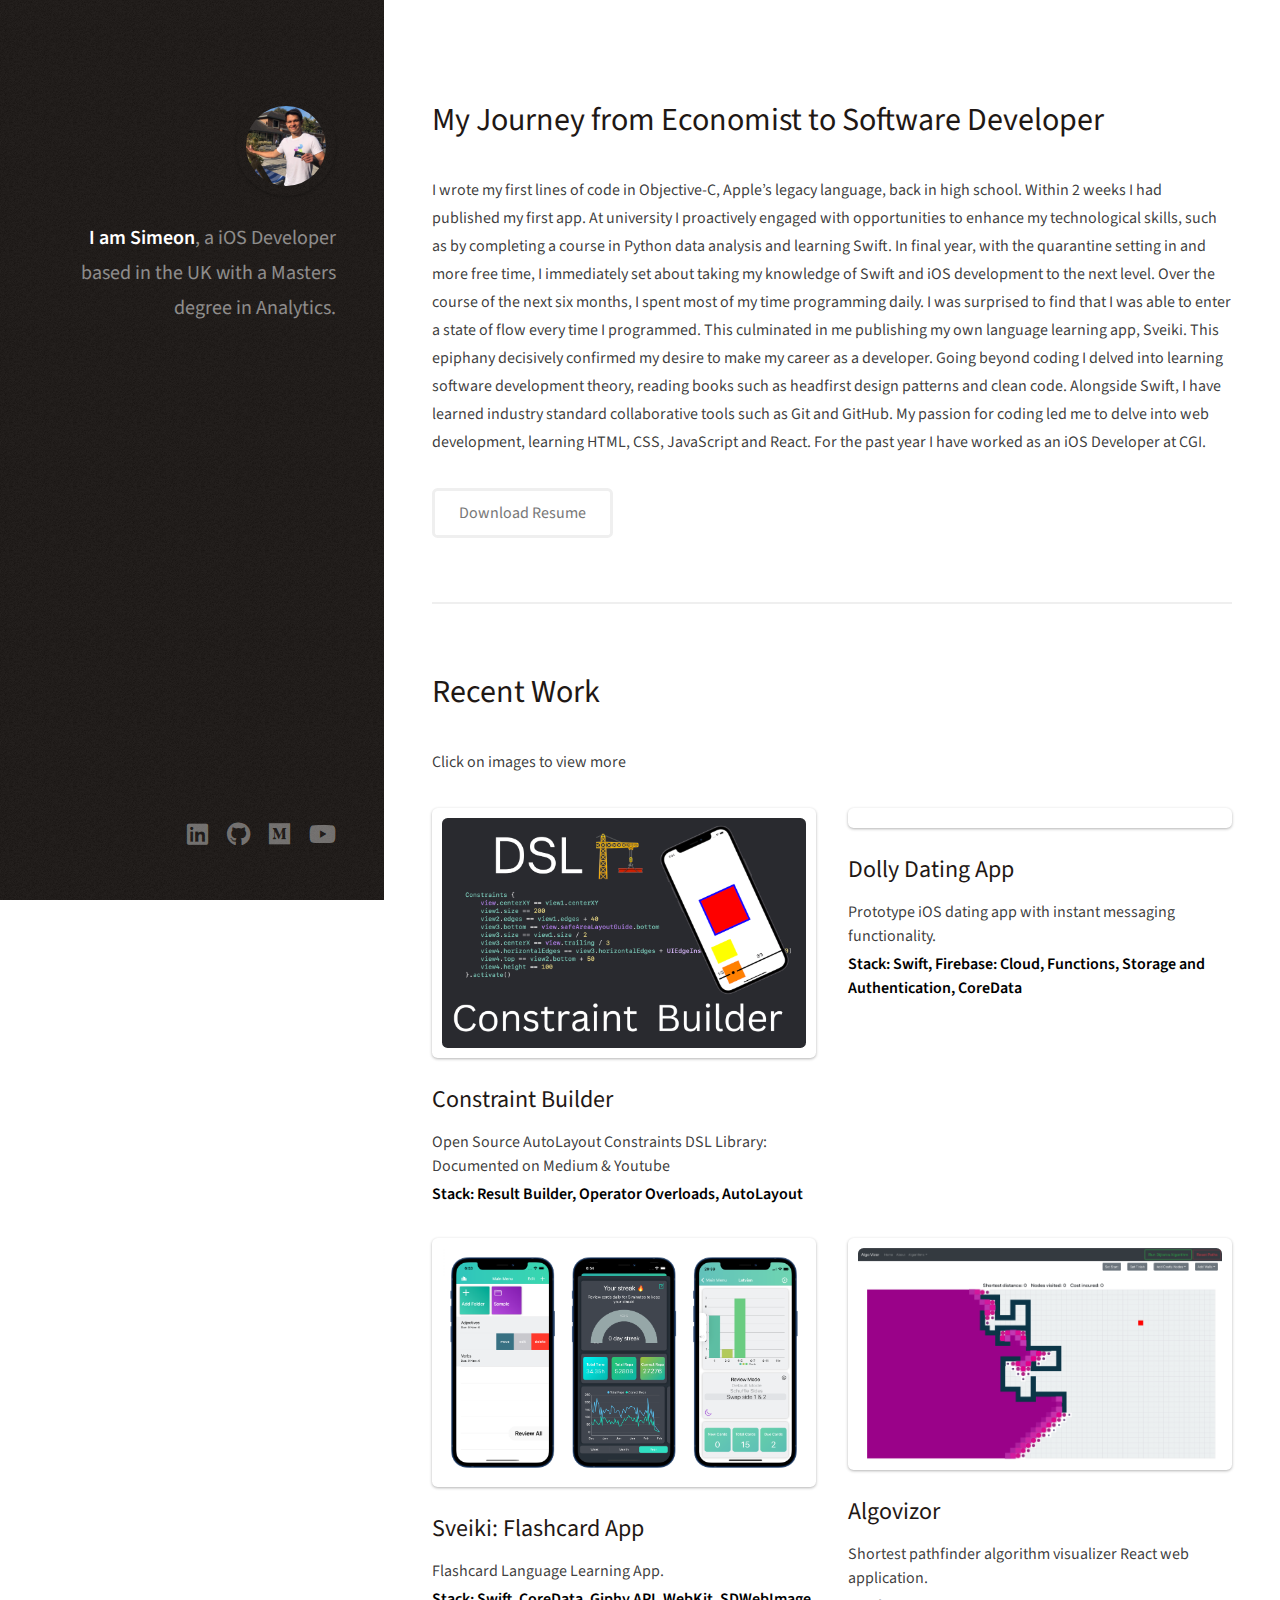
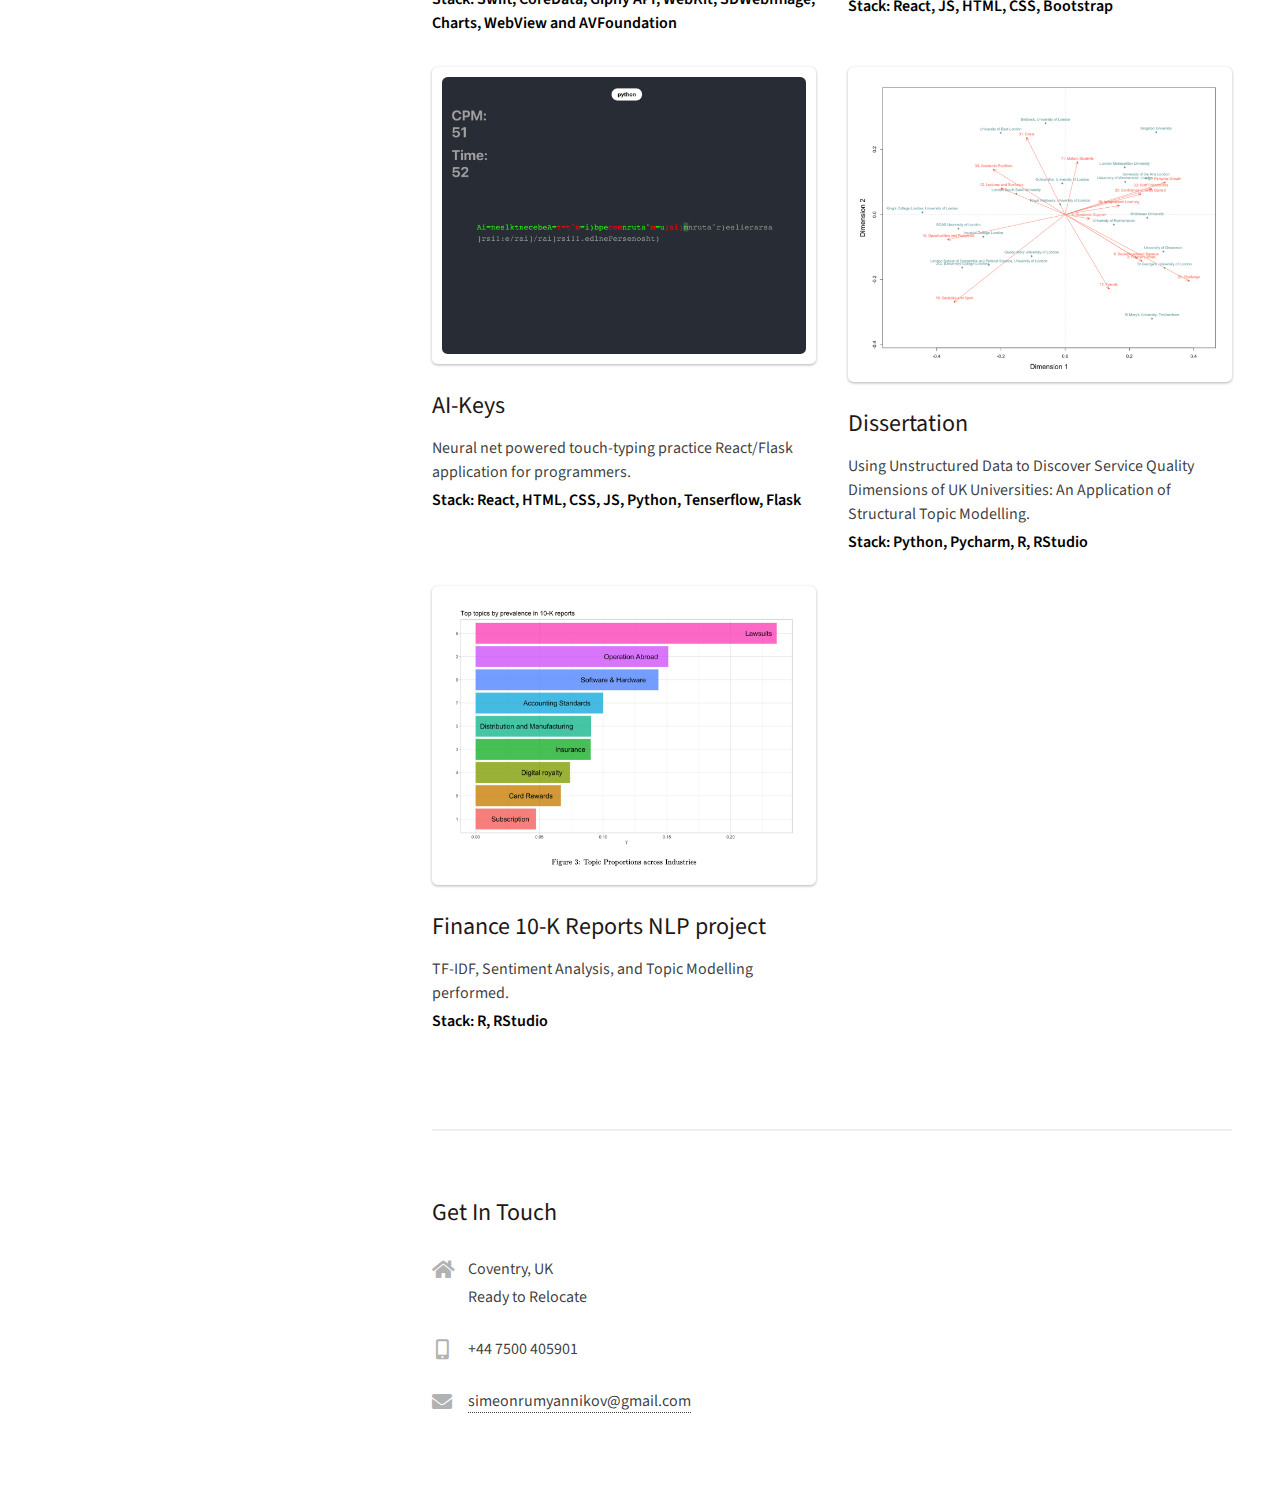
==== commit c6e550ad: "Feat: Add Constraint Builder" ====
--- a/index.html
+++ b/index.html
@@ -18,8 +18,8 @@
 			<header id="header">
 				<div class="inner">
 					<a href="#" class="image avatar"><img src="images/avatar.jpg" alt="" /></a>
-					<h1><strong>I am Simeon</strong>, a Software Developer based in the UK<br />
-					with a Masters degree in Analytics and iOS development experience. <br /></h1>
+					<h1><strong>I am Simeon</strong>, a iOS Developer based in the UK<br />
+					with a Masters degree in Analytics. <br /></h1>
 				</div>
 			</header>
 
@@ -34,10 +34,10 @@
 						<p>I wrote my first lines of code in Objective-C, Apple’s legacy language, back in high school. Within 2 weeks I had
 							published my first app. At university I proactively engaged with opportunities to enhance my technological
 							skills, such as by completing a course in Python data analysis and learning Swift. In final year, with the quarantine setting in and more free time, I immediately set about taking my
-							knowledge of Swift and iOS development to the next level. Over the course of the next six months, I spent most of my time programming daily. I was surprised to find that I was able to enter a state of flow every time I programmed. This culminated in me publishing my own language learning app, Sveiki.  This epiphany decisively confirmed my desire to make my career as a developer. Going beyond coding I delved into learning software development theory, reading books such as headfirst design patterns and clean code. Alongside Swift, I have learned industry standard collaborative tools such as Git and GitHub. My passion for coding led me to delve into web development, learning HTML, CSS, JavaScript and React. Currently, I am working on building a real-time chat application for a start-up.</p>
+							knowledge of Swift and iOS development to the next level. Over the course of the next six months, I spent most of my time programming daily. I was surprised to find that I was able to enter a state of flow every time I programmed. This culminated in me publishing my own language learning app, Sveiki.  This epiphany decisively confirmed my desire to make my career as a developer. Going beyond coding I delved into learning software development theory, reading books such as headfirst design patterns and clean code. Alongside Swift, I have learned industry standard collaborative tools such as Git and GitHub. My passion for coding led me to delve into web development, learning HTML, CSS, JavaScript and React. For the past year I have worked as an iOS Developer at CGI. </p>
 						
 							<ul class="actions">
-							<li><a href="SimeonRumyannikovCV.pdf" class="button">Download Resume</a></li>
+							<li><a href="Simeon_Rumyannikov_CV.pdf" class="button">Download Resume</a></li>
 						</ul>
 					</section>
 				
@@ -46,6 +46,18 @@
 						<h1>Recent Work</h1>
 						<p>Click on images to view more</p>
 						<div class="row">
+							<!-- <article class="col-6 col-12-xsmall work-item">
+								<a href="cgi.html" class="image fit thumb"><img src="images/cgi.svg" alt="" /></a>
+								<h3>CGI</h3>
+								<p>Contributed to building 1 new app and delivered 4 updates independently. January 2021 - Present.</p>
+								<p><strong>Stack: Swift, UIKit, Combine, RxSwift, GRDB</strong></p>
+							</article> -->
+							<article class="col-6 col-12-xsmall work-item">
+								<a href="https://github.com/SimeonRumy/constraints" class="image fit thumb"><img src="images/thumbs/ConstraintsBuilder3.png" alt="" /></a>
+								<h3>Constraint Builder</h3>
+								<p>Open Source AutoLayout Constraints DSL Library: Documented on Medium & Youtube</p>
+								<p><strong>Stack: Result Builder, Operator Overloads, AutoLayout</strong></p>
+							</article>
 							<article class="col-6 col-12-xsmall work-item">
 								<a href="jung.html" class="image fit thumb"><img src="images/thumbs/05.png" alt="" /></a>
 								<h3>Dolly Dating App</h3>
@@ -56,13 +68,12 @@
 								<a href="sveiki.html" class="image fit thumb"><img src="images/thumbs/02.png" alt="" /></a>
 								<h3>Sveiki: Flashcard App</h3>
 								<p>Flashcard Language Learning App.</p>
-								<p><strong>Stack: Swift, CoreData, Giphy API, WebKit, Core Data, SDWebImage, Charts, WebView and AVFoundation</strong></p>
-							</article>
-							
+								<p><strong>Stack: Swift, CoreData, Giphy API, WebKit, SDWebImage, Charts, WebView and AVFoundation</strong></p>
+							</article>
 							<article class="col-6 col-12-xsmall work-item">
 								<a href="https://simeonrumy.github.io/algovizor/" class="image fit thumb"><img src="images/thumbs/01.jpg" alt="" /></a>
 								<h3>Algovizor</h3>
-								<p>Shortest pathfinder algorithm visualiser React web application.</p>
+								<p>Shortest pathfinder algorithm visualizer React web application.</p>
 								<p><strong>Stack: React, JS, HTML, CSS, Bootstrap</strong></p>
 							</article>
 							<article class="col-6 col-12-xsmall work-item">
@@ -80,7 +91,7 @@
 							<article class="col-6 col-12-xsmall work-item">
 								<a href="FinanceSentimentAnalysis.html" class="image fit thumb"><img src="images/thumbs/04.png" alt="" /></a>
 								<h3>Finance 10-K Reports NLP project</h3>
-								<p>TF-IDF, Sentiment Analysis, and Topic Modelling performend.</p>
+								<p>TF-IDF, Sentiment Analysis, and Topic Modelling performed.</p>
 								<p><strong>Stack: R, RStudio</strong></p>
 							</article>
 						</div>
@@ -94,7 +105,7 @@
 				<!-- Three -->
 					<section id="three">
 						<h2>Get In Touch</h2>
-						<p>I am currently looking for employment as a Full-Time Software Developer in a company that would benefit from my wide range of skills whilst providing me with learning opportunities.</p>
+						<!-- <p>I am currently looking for employment as a Full-Time Software Developer in a company that would benefit from my wide range of skills whilst providing me with learning opportunities.</p> -->
 						<div class="row">
 							<div class="col-4 col-12-small">
 								<ul class="labeled-icons">
@@ -441,9 +452,10 @@
 			<footer id="footer">
 				<div class="inner">
 					<ul class="icons">
-						<li><a href="https://www.linkedin.com/in/simeon-rumyannikov" class="icon brands fa-linkedin"><span class="label">Twitter</span></a></li>
+						<li><a href="https://www.linkedin.com/in/simeon-rumyannikov" class="icon brands fa-linkedin"><span class="label">Linkedin</span></a></li>
 						<li><a href="https://github.com/SimeonRumy" class="icon brands fa-github"><span class="label">Github</span></a></li>
-						<!-- <li><a href="https://github.com/SimeonRumy"><span class="label">CV</span></a></li>  -->
+						<li><a href="https://simeonrumyannikov.medium.com/" class="icon brands fa-medium"><span class="label">Medium</span></a></li>
+						<li><a href="https://github.com/SimeonRumy" class="icon brands fa-youtube"><span class="label">Youtube</span></a></li>
 					</ul>
 				</div>
 			</footer>
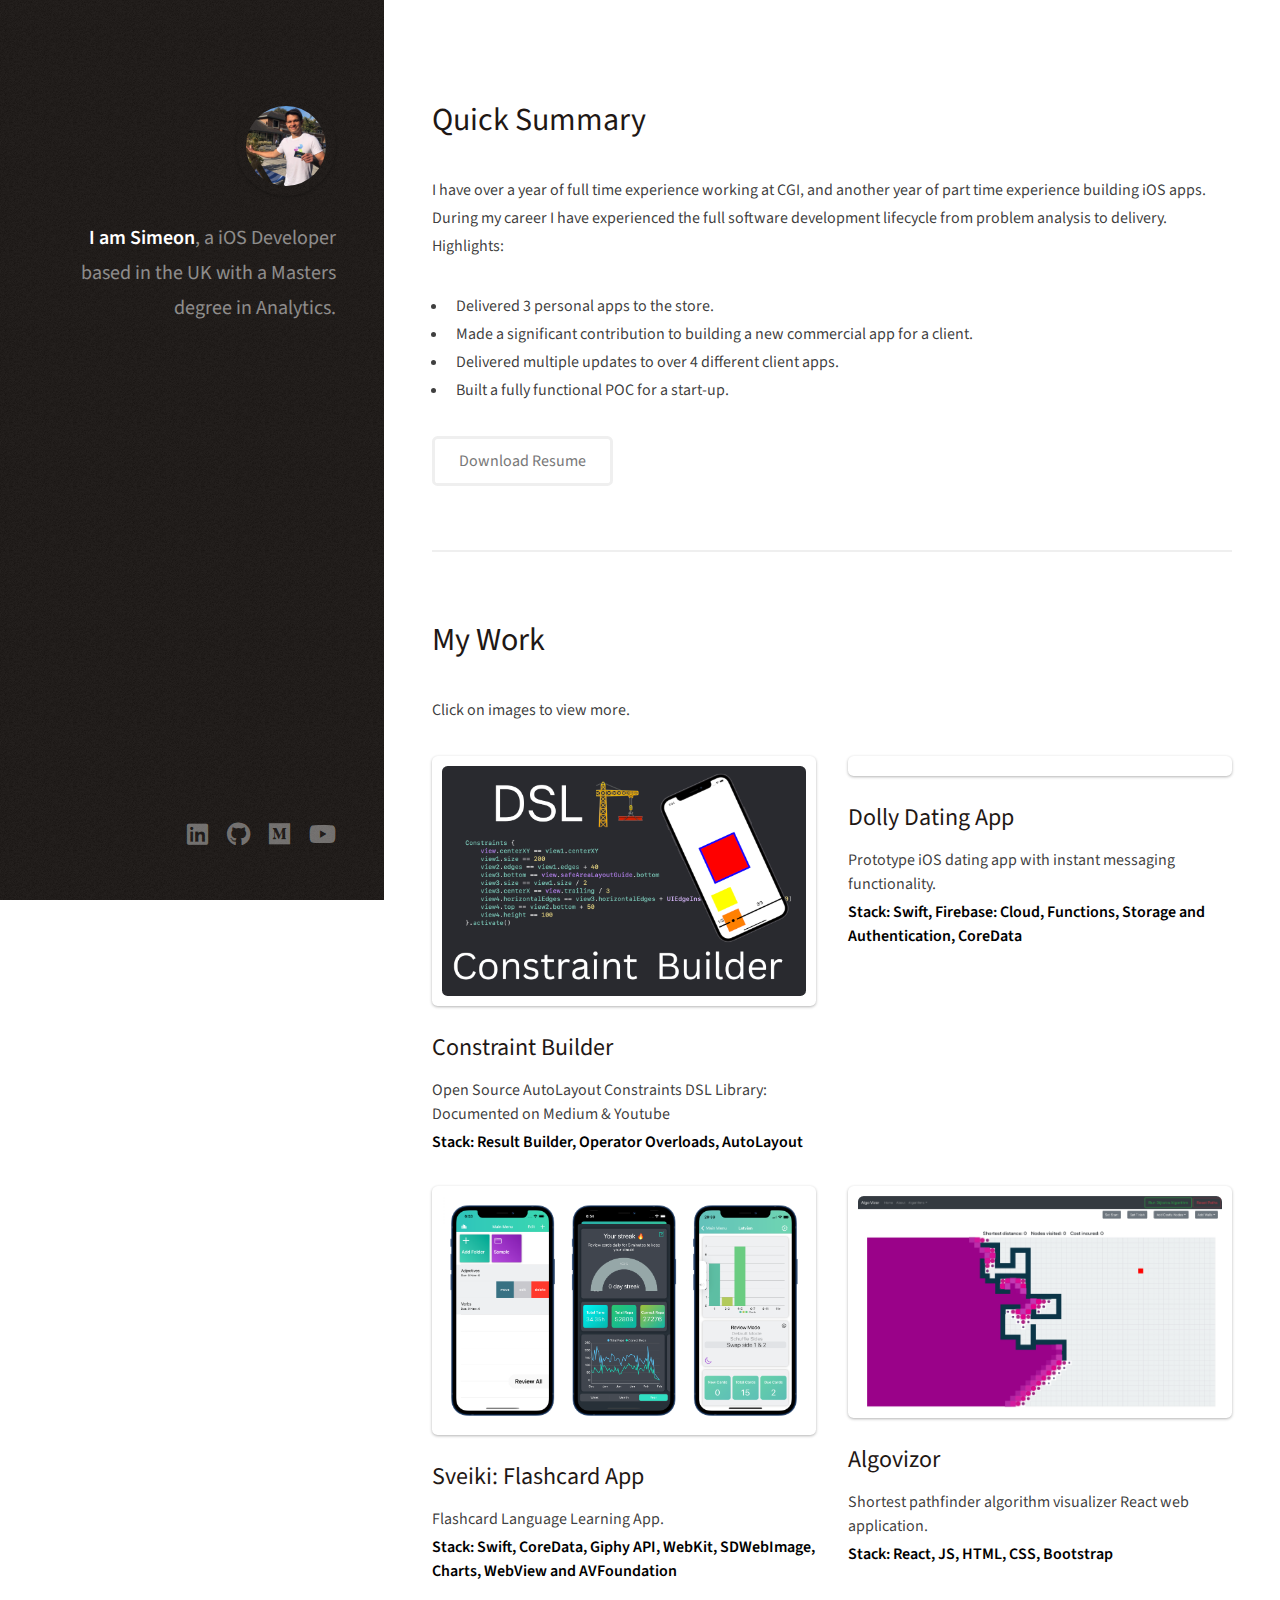
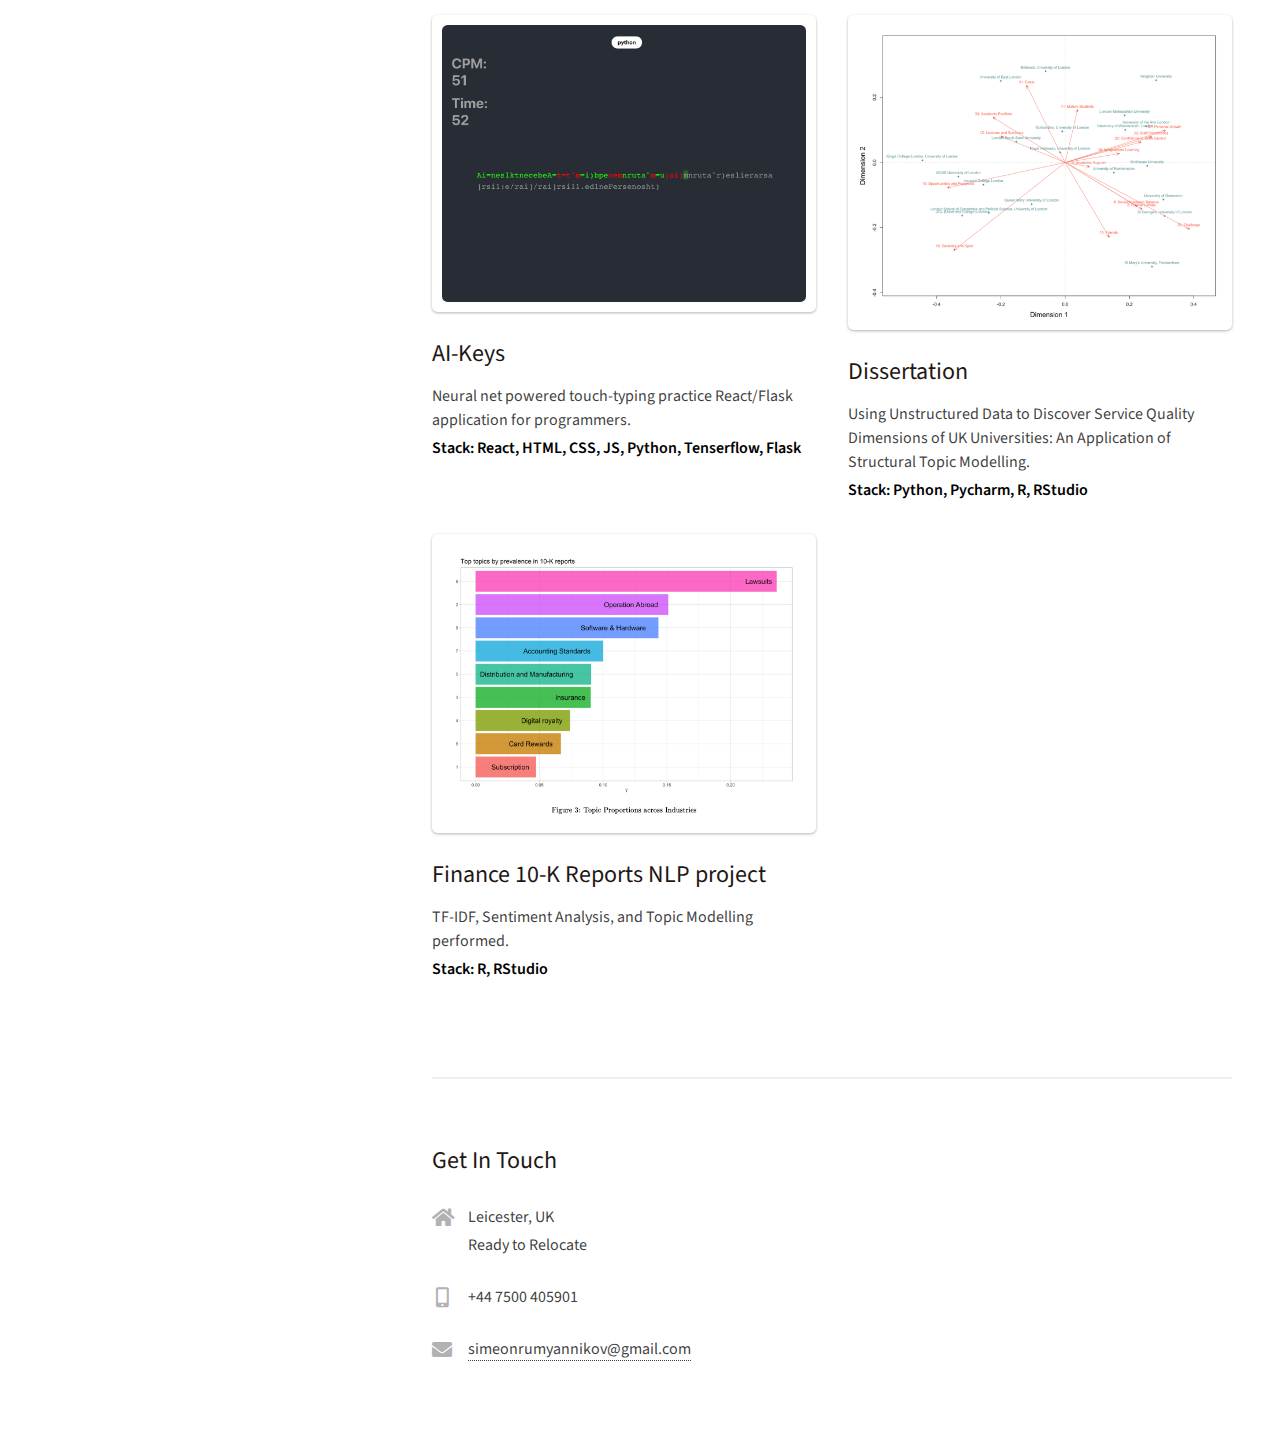
==== commit d1f6d3fe: "Feat: add CV update Summary" ====
--- a/index.html
+++ b/index.html
@@ -29,22 +29,50 @@
 				<!-- One -->
 					<section id="one">
 						<header class="major">
-							<h2>My Journey from Economist to Software Developer<br />
+							<h2>Quick Summary<br />
 						</header>
-						<p>I wrote my first lines of code in Objective-C, Apple’s legacy language, back in high school. Within 2 weeks I had
+						<!-- <p>I wrote my first lines of code in Objective-C, Apple’s legacy language, back in high school. Within 2 weeks I had
 							published my first app. At university I proactively engaged with opportunities to enhance my technological
-							skills, such as by completing a course in Python data analysis and learning Swift. In final year, with the quarantine setting in and more free time, I immediately set about taking my
-							knowledge of Swift and iOS development to the next level. Over the course of the next six months, I spent most of my time programming daily. I was surprised to find that I was able to enter a state of flow every time I programmed. This culminated in me publishing my own language learning app, Sveiki.  This epiphany decisively confirmed my desire to make my career as a developer. Going beyond coding I delved into learning software development theory, reading books such as headfirst design patterns and clean code. Alongside Swift, I have learned industry standard collaborative tools such as Git and GitHub. My passion for coding led me to delve into web development, learning HTML, CSS, JavaScript and React. For the past year I have worked as an iOS Developer at CGI. </p>
+							skills, such as by completing a course in Python data analysis and learning Swift.
+							In final year, with the quarantine setting in and more free time, I immediately set about taking my
+							knowledge of Swift and iOS development to the next level. Over the course of the next six months, I spent most of my time programming daily. 
+							I was surprised to find that I was able to enter a state of flow every time I programmed. 
+							This culminated in me publishing my own language learning app, Sveiki.  
+							This epiphany decisively confirmed my desire to make my career as a developer.
+							Going beyond coding I delved into learning software development theory, reading books such as headfirst design patterns and clean code. 
+							Alongside Swift, I have learned industry standard collaborative tools such as Git and GitHub. 
+							My passion for coding led me to delve into web development, learning HTML, CSS, JavaScript and React. 
+							For the past year I have worked as an iOS Developer at CGI. </p> -->
+						<!-- <p>
+							I have over a year of full time experience working at CGI, and another year of part time experience building iOS apps. 
+							During my career I have delivered 3 personal apps to the store.
+							Made a significant contribution to building a new commercial app for a client and delivered numerous updates to over 4 different client apps. 
+						</p> -->
+						<p>I have over a year of full time experience working at CGI, and another year of part time experience building iOS apps. 
+							During my career I have experienced the full software development lifecycle from problem analysis to delivery.  Highlights: 
+						</p>
+						<ul>
+							<li>Delivered 3 personal apps to the store. </li>
+							<li>Made a significant contribution to building a new commercial app for a client.</li>
+							<li>Delivered multiple updates to over 4 different client apps.</li>
+							<li>Built a fully functional POC for a start-up.</li>
+						</ul>
 						
-							<ul class="actions">
-							<li><a href="Simeon_Rumyannikov_CV.pdf" class="button">Download Resume</a></li>
+						<ul class="actions">
+							<li><a href="Simeon_RumyannikovCV.pdf" class="button">Download Resume</a></li>
 						</ul>
 					</section>
+<!-- 				
+					<section>
+						<a href="Simeon_Rumyannikov_CV.pdf" class="button">Download Resume</a>
+					</section> -->
 				
 				<!-- Two -->
 					<section id="two">
-						<h1>Recent Work</h1>
-						<p>Click on images to view more</p>
+						<h1>My Work</h1>
+						<p>Click on images to view more.</p>
+						
+						
 						<div class="row">
 							<!-- <article class="col-6 col-12-xsmall work-item">
 								<a href="cgi.html" class="image fit thumb"><img src="images/cgi.svg" alt="" /></a>
@@ -95,6 +123,7 @@
 								<p><strong>Stack: R, RStudio</strong></p>
 							</article>
 						</div>
+						
 						<!--
 						<ul class="actions">
 							<li><a href="#" class="button">Full Portfolio</a></li>
@@ -111,7 +140,7 @@
 								<ul class="labeled-icons">
 									<li>
 										<h3 class="icon solid fa-home"><span class="label">Address</span></h3>
-										Coventry, UK<br />
+										Leicester, UK<br />
 										Ready to Relocate<br />
 										
 									</li>
@@ -455,7 +484,7 @@
 						<li><a href="https://www.linkedin.com/in/simeon-rumyannikov" class="icon brands fa-linkedin"><span class="label">Linkedin</span></a></li>
 						<li><a href="https://github.com/SimeonRumy" class="icon brands fa-github"><span class="label">Github</span></a></li>
 						<li><a href="https://simeonrumyannikov.medium.com/" class="icon brands fa-medium"><span class="label">Medium</span></a></li>
-						<li><a href="https://github.com/SimeonRumy" class="icon brands fa-youtube"><span class="label">Youtube</span></a></li>
+						<li><a href="https://github.com/SimeonRumy" class="icon brands fa-youtube"><span class="label">Youtube</span></a></li>					
 					</ul>
 				</div>
 			</footer>
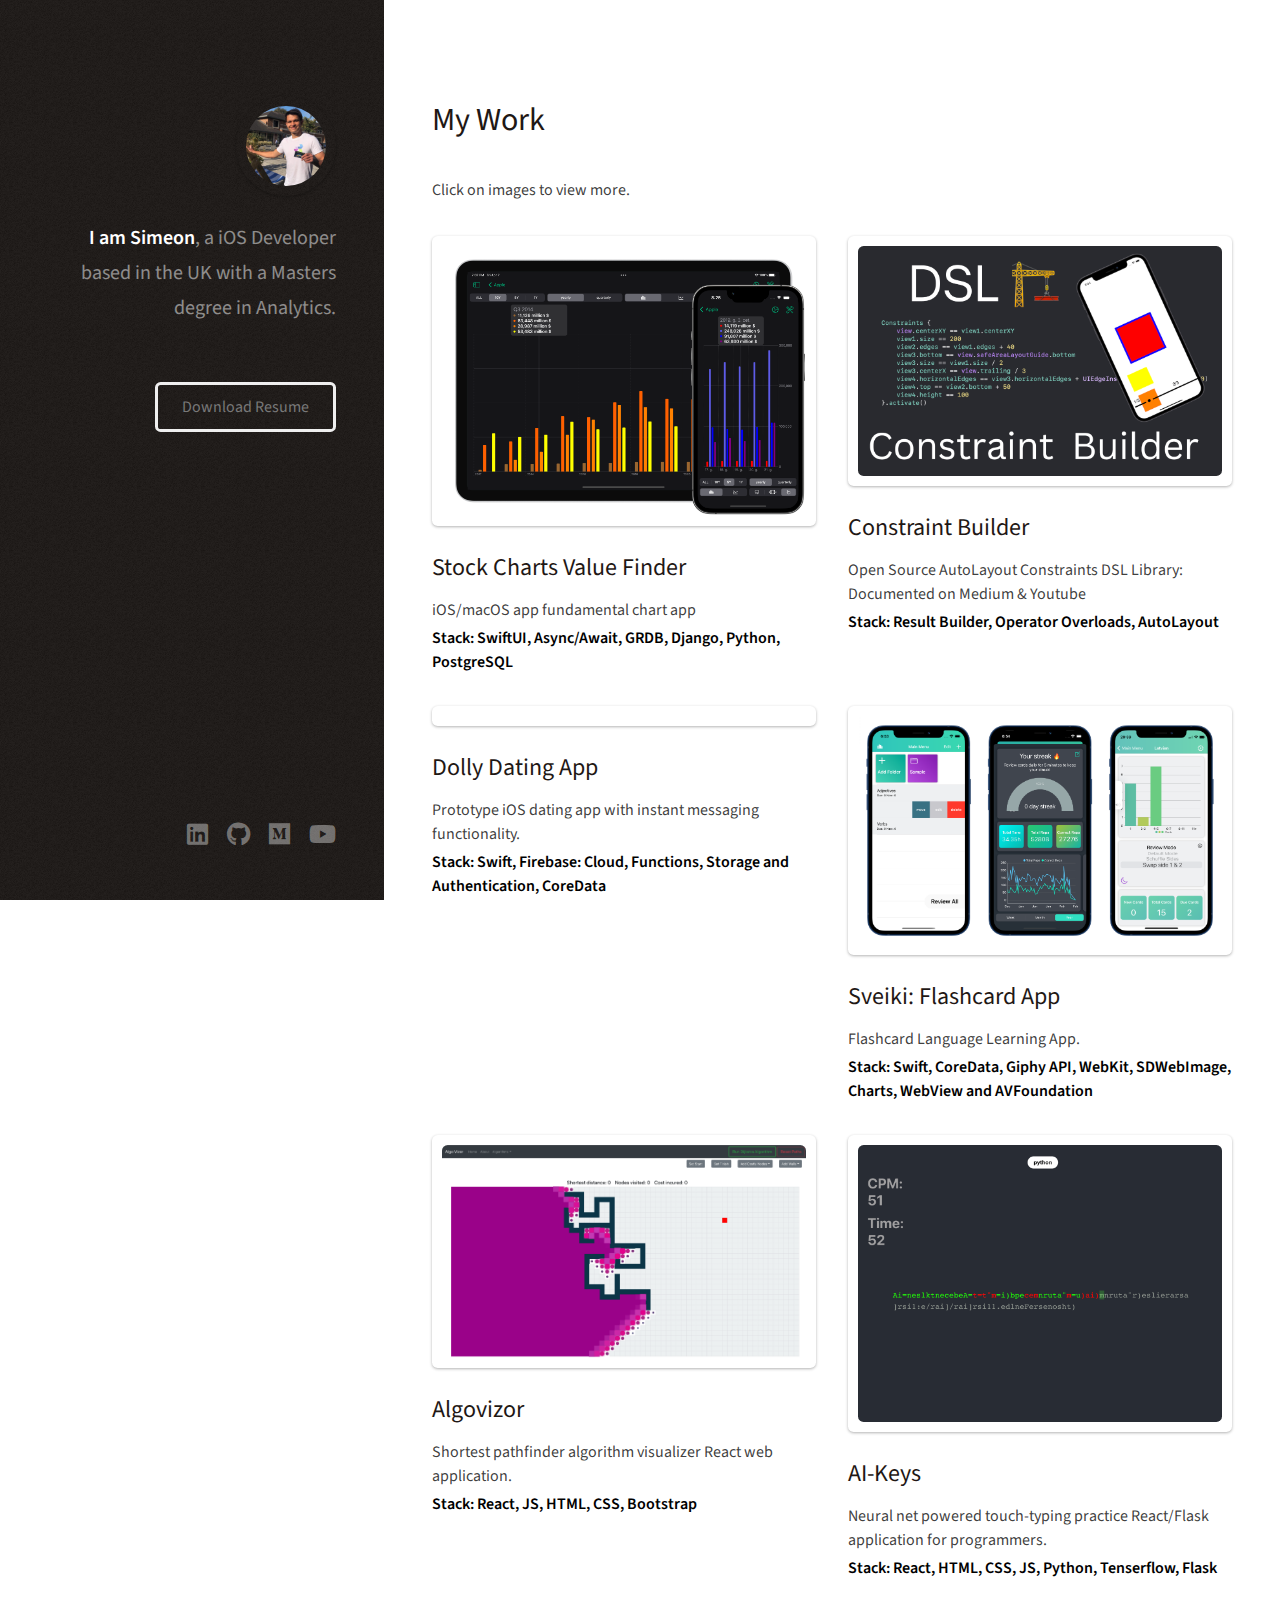
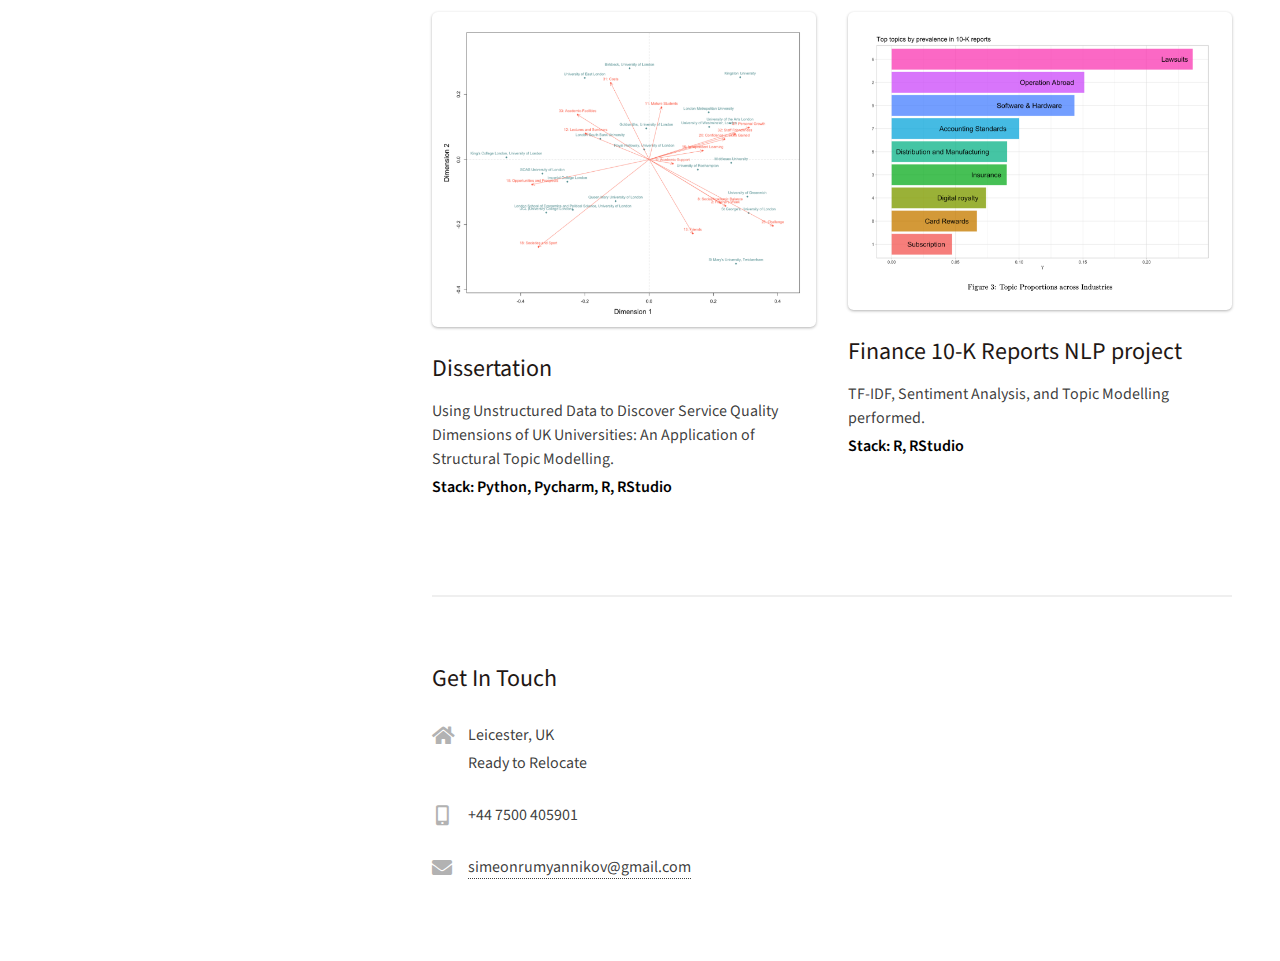
==== commit 029f1032: "Feat: remove summary, update cv" ====
--- a/index.html
+++ b/index.html
@@ -19,18 +19,25 @@
 				<div class="inner">
 					<a href="#" class="image avatar"><img src="images/avatar.jpg" alt="" /></a>
 					<h1><strong>I am Simeon</strong>, a iOS Developer based in the UK<br />
-					with a Masters degree in Analytics. <br /></h1>
+					with a Masters degree in Analytics.<br /></h1>
+					<br></br>
+					<a href="Simeon_RumyannikovCV.pdf" class="button">Download Resume</a>
 				</div>
+				<!-- <div class="inner">
+					<section>
+						<a href="Simeon_Rumyannikov_CV.pdf" class="button">Download Resume</a>
+					</section>
+				</div> -->
 			</header>
 
 		<!-- Main -->
 			<div id="main">
 
 				<!-- One -->
-					<section id="one">
-						<header class="major">
+					<!-- <section id="one"> -->
+						<!-- <header class="major">
 							<h2>Quick Summary<br />
-						</header>
+						</header> -->
 						<!-- <p>I wrote my first lines of code in Objective-C, Apple’s legacy language, back in high school. Within 2 weeks I had
 							published my first app. At university I proactively engaged with opportunities to enhance my technological
 							skills, such as by completing a course in Python data analysis and learning Swift.
@@ -48,7 +55,7 @@
 							During my career I have delivered 3 personal apps to the store.
 							Made a significant contribution to building a new commercial app for a client and delivered numerous updates to over 4 different client apps. 
 						</p> -->
-						<p>I have over a year of full time experience working at CGI, and another year of part time experience building iOS apps. 
+						<!-- <p>I have over a year of full time experience working at CGI, and another year of part time experience building iOS apps. 
 							During my career I have experienced the full software development lifecycle from problem analysis to delivery.  Highlights: 
 						</p>
 						<ul>
@@ -56,12 +63,12 @@
 							<li>Made a significant contribution to building a new commercial app for a client.</li>
 							<li>Delivered multiple updates to over 4 different client apps.</li>
 							<li>Built a fully functional POC for a start-up.</li>
-						</ul>
+						</ul> -->
 						
-						<ul class="actions">
+						<!-- <ul class="actions">
 							<li><a href="Simeon_RumyannikovCV.pdf" class="button">Download Resume</a></li>
-						</ul>
-					</section>
+						</ul> -->
+					<!-- </section> -->
 <!-- 				
 					<section>
 						<a href="Simeon_Rumyannikov_CV.pdf" class="button">Download Resume</a>
@@ -80,6 +87,12 @@
 								<p>Contributed to building 1 new app and delivered 4 updates independently. January 2021 - Present.</p>
 								<p><strong>Stack: Swift, UIKit, Combine, RxSwift, GRDB</strong></p>
 							</article> -->
+							<article class="col-6 col-12-xsmall work-item">
+								<a href="images/thumbs/overlay_attempt.png" class="image fit thumb"><img src="images/thumbs/overlay_attempt.png" alt="" /></a>
+								<h3>Stock Charts Value Finder</h3>
+								<p>iOS/macOS app fundamental chart app</p>
+								<p><strong>Stack: SwiftUI, Async/Await, GRDB, Django, Python, PostgreSQL</strong></p>
+							</article>
 							<article class="col-6 col-12-xsmall work-item">
 								<a href="https://github.com/SimeonRumy/constraints" class="image fit thumb"><img src="images/thumbs/ConstraintsBuilder3.png" alt="" /></a>
 								<h3>Constraint Builder</h3>
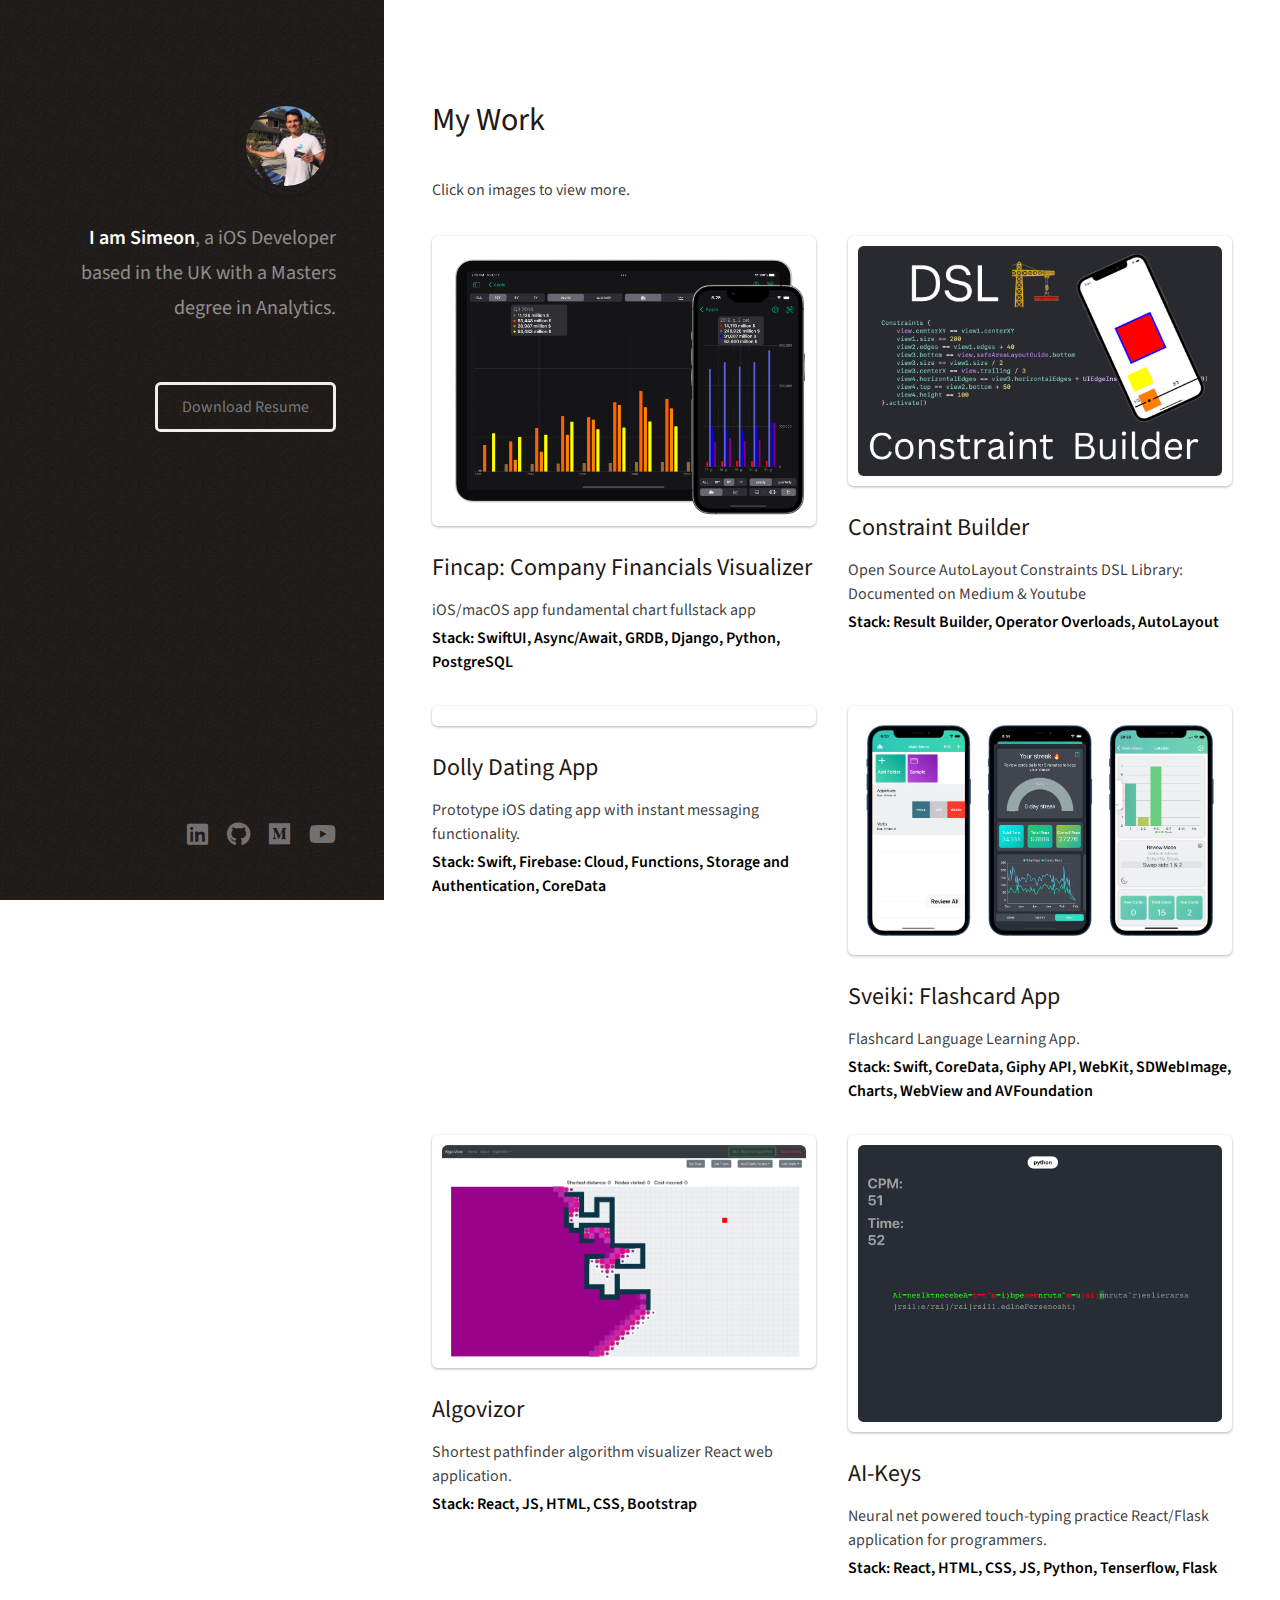
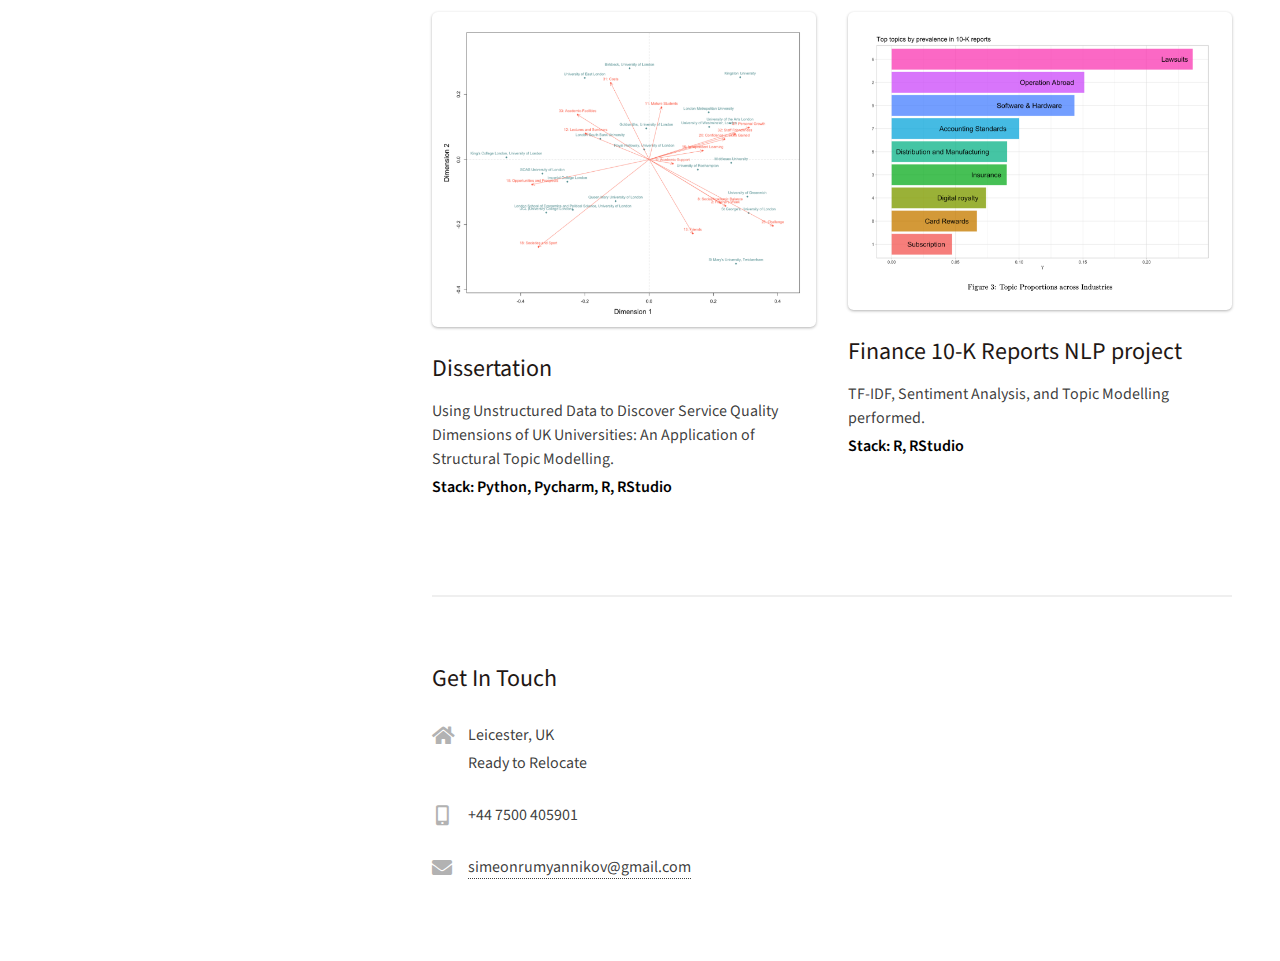
==== commit f2df8615: "Feat: fincapp" ====
--- a/index.html
+++ b/index.html
@@ -88,9 +88,9 @@
 								<p><strong>Stack: Swift, UIKit, Combine, RxSwift, GRDB</strong></p>
 							</article> -->
 							<article class="col-6 col-12-xsmall work-item">
-								<a href="images/thumbs/overlay_attempt.png" class="image fit thumb"><img src="images/thumbs/overlay_attempt.png" alt="" /></a>
-								<h3>Stock Charts Value Finder</h3>
-								<p>iOS/macOS app fundamental chart app</p>
+								<a href="fincap.html" class="image fit thumb"><img src="images/thumbs/overlay_attempt.png" alt="" /></a>
+								<h3>Fincap: Company Financials Visualizer</h3>
+								<p>iOS/macOS app fundamental chart fullstack app</p>
 								<p><strong>Stack: SwiftUI, Async/Await, GRDB, Django, Python, PostgreSQL</strong></p>
 							</article>
 							<article class="col-6 col-12-xsmall work-item">
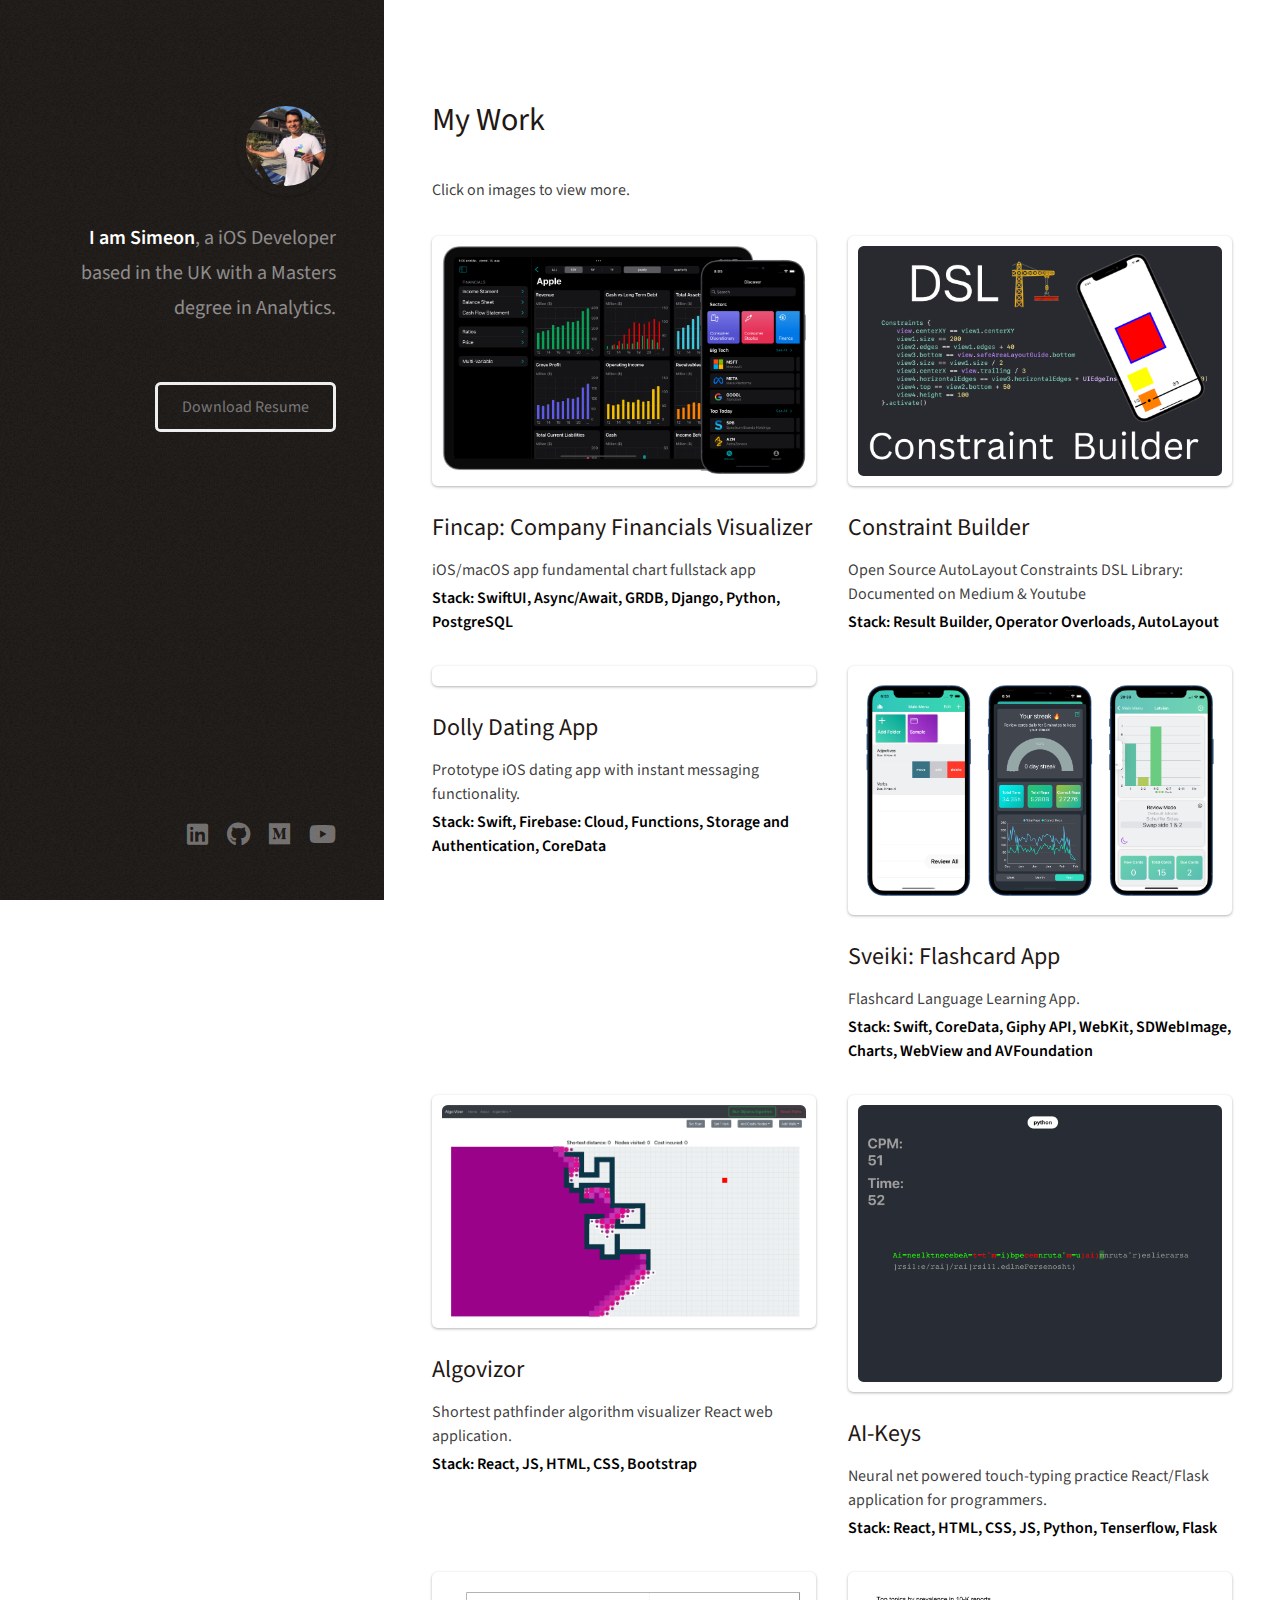
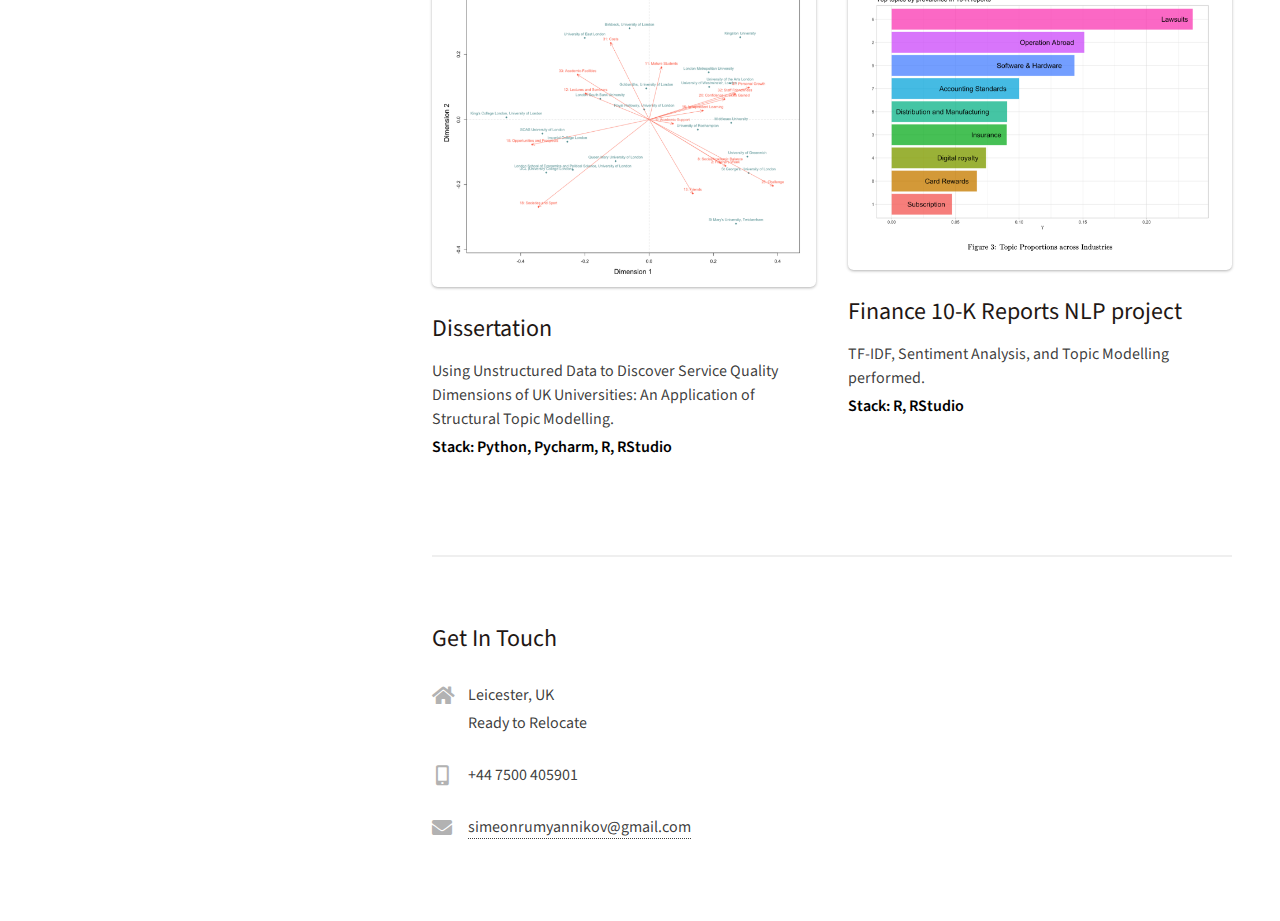
==== commit 15c97000: "Feat: image carousel" ====
--- a/index.html
+++ b/index.html
@@ -88,7 +88,7 @@
 								<p><strong>Stack: Swift, UIKit, Combine, RxSwift, GRDB</strong></p>
 							</article> -->
 							<article class="col-6 col-12-xsmall work-item">
-								<a href="fincap.html" class="image fit thumb"><img src="images/thumbs/overlay_attempt.png" alt="" /></a>
+								<a href="fincap.html" class="image fit thumb"><img src="images/fincap/Overview_Discover.png" alt="" /></a>
 								<h3>Fincap: Company Financials Visualizer</h3>
 								<p>iOS/macOS app fundamental chart fullstack app</p>
 								<p><strong>Stack: SwiftUI, Async/Await, GRDB, Django, Python, PostgreSQL</strong></p>
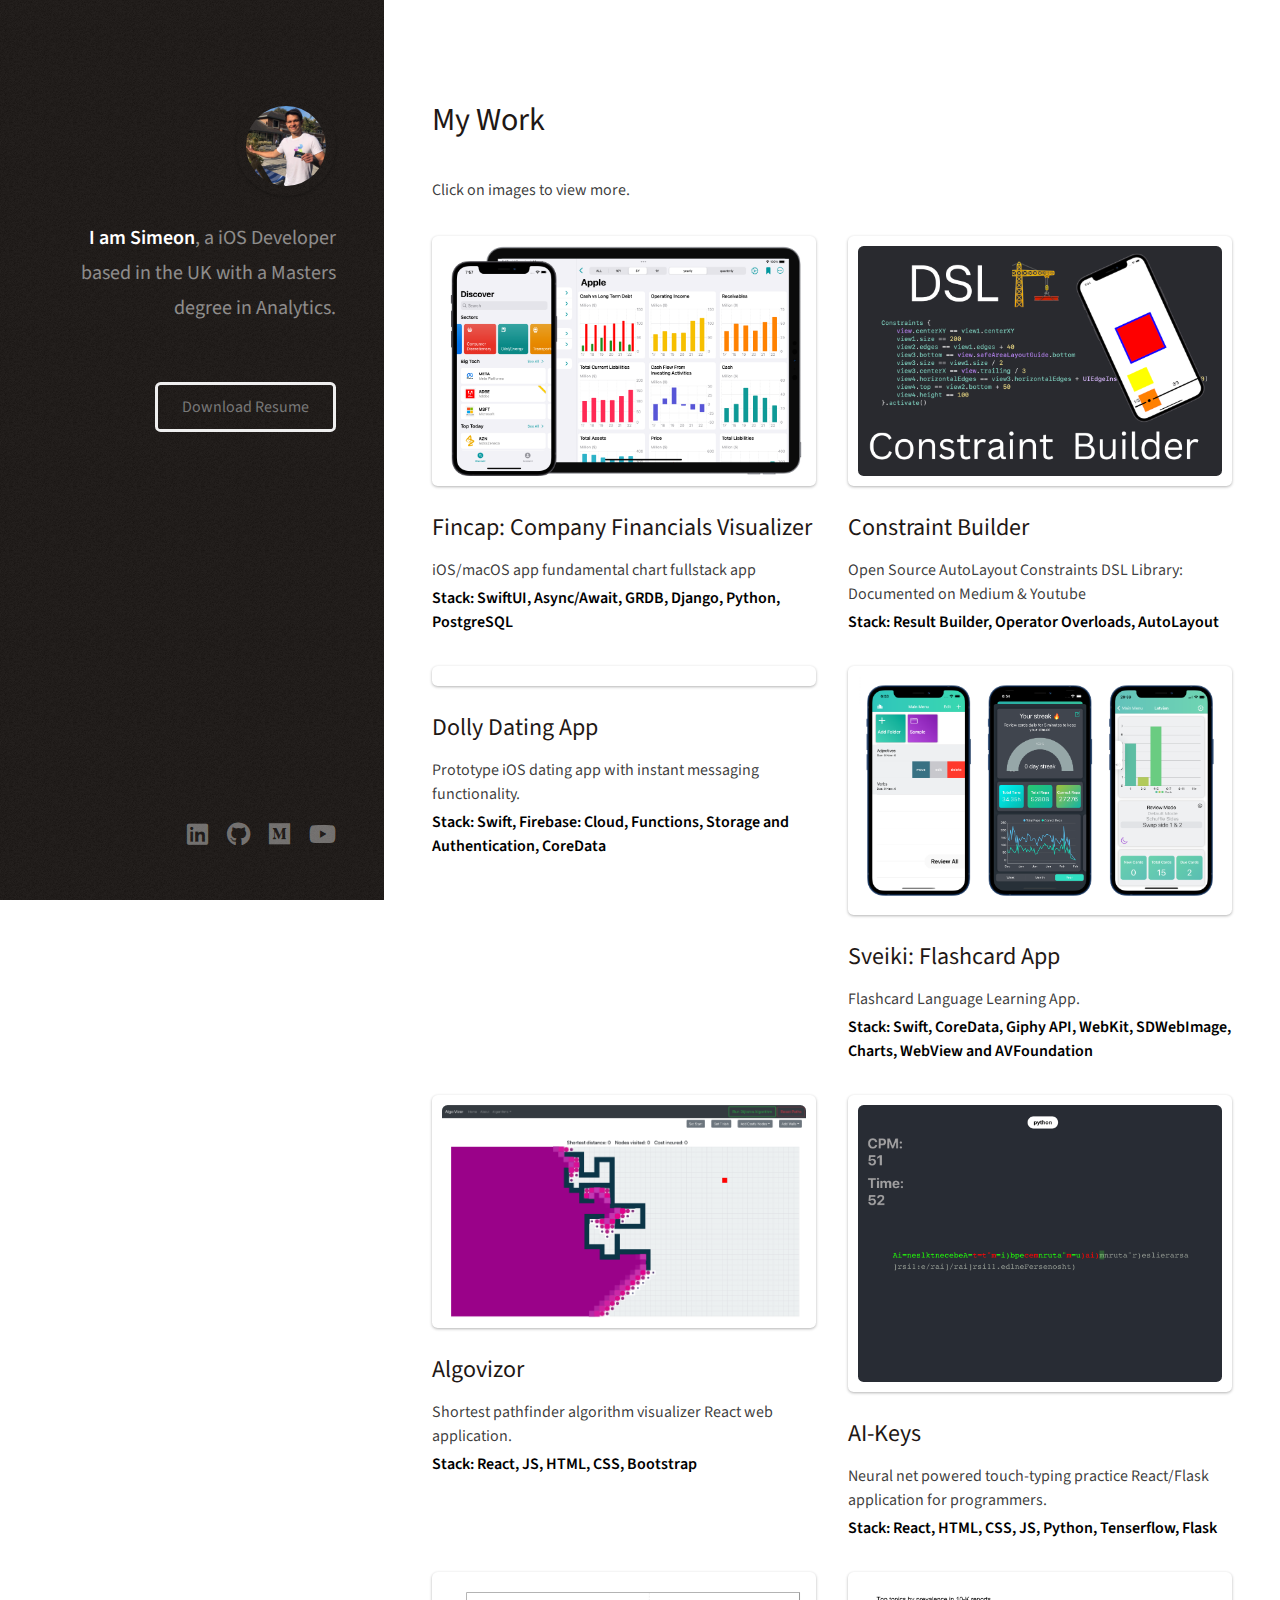
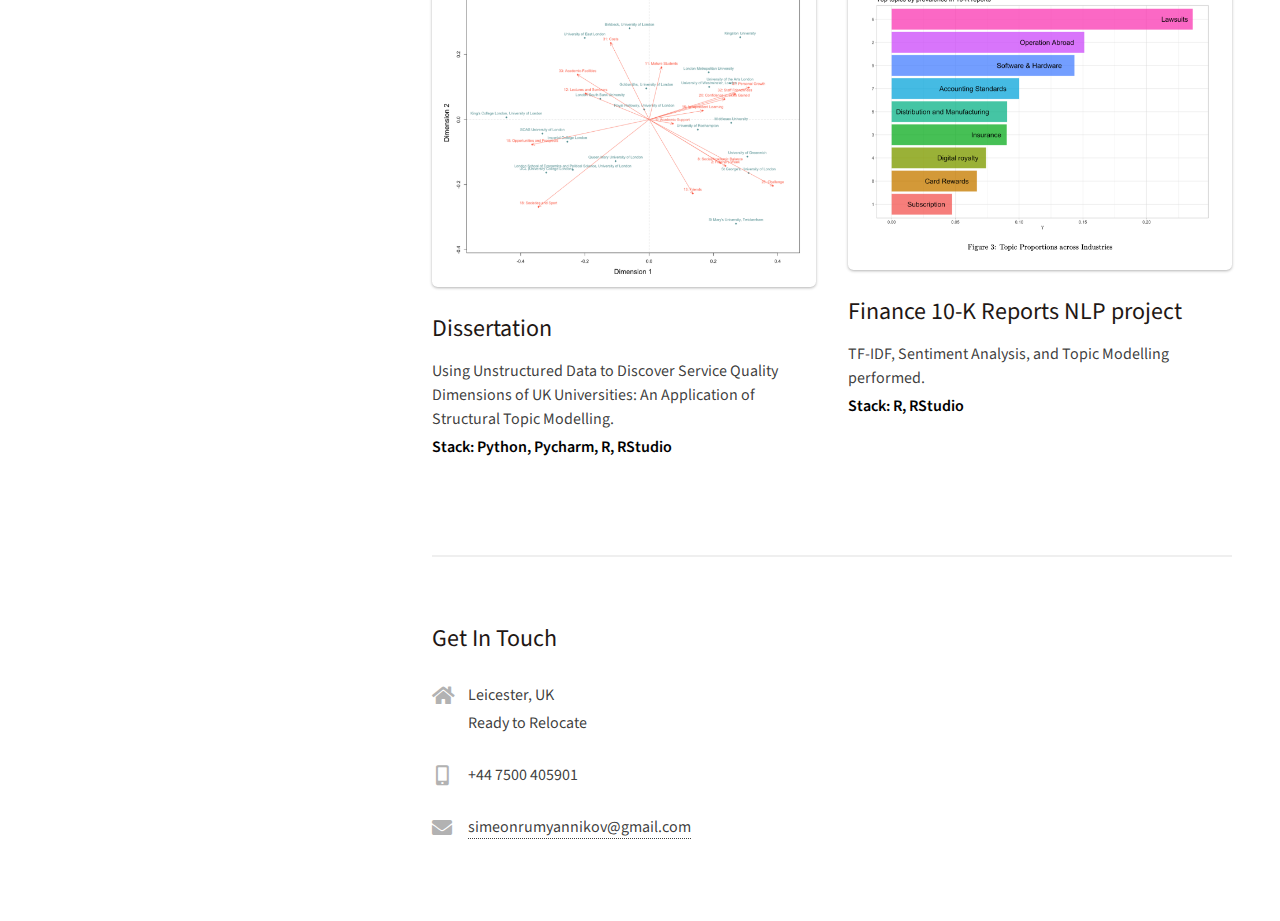
==== commit af940ed2: "Feat: new thumbnail" ====
--- a/index.html
+++ b/index.html
@@ -88,7 +88,7 @@
 								<p><strong>Stack: Swift, UIKit, Combine, RxSwift, GRDB</strong></p>
 							</article> -->
 							<article class="col-6 col-12-xsmall work-item">
-								<a href="fincap.html" class="image fit thumb"><img src="images/fincap/Overview_Discover.png" alt="" /></a>
+								<a href="fincap.html" class="image fit thumb"><img src="images/fincap/New_stock_thumb.png" alt="" /></a>
 								<h3>Fincap: Company Financials Visualizer</h3>
 								<p>iOS/macOS app fundamental chart fullstack app</p>
 								<p><strong>Stack: SwiftUI, Async/Await, GRDB, Django, Python, PostgreSQL</strong></p>
